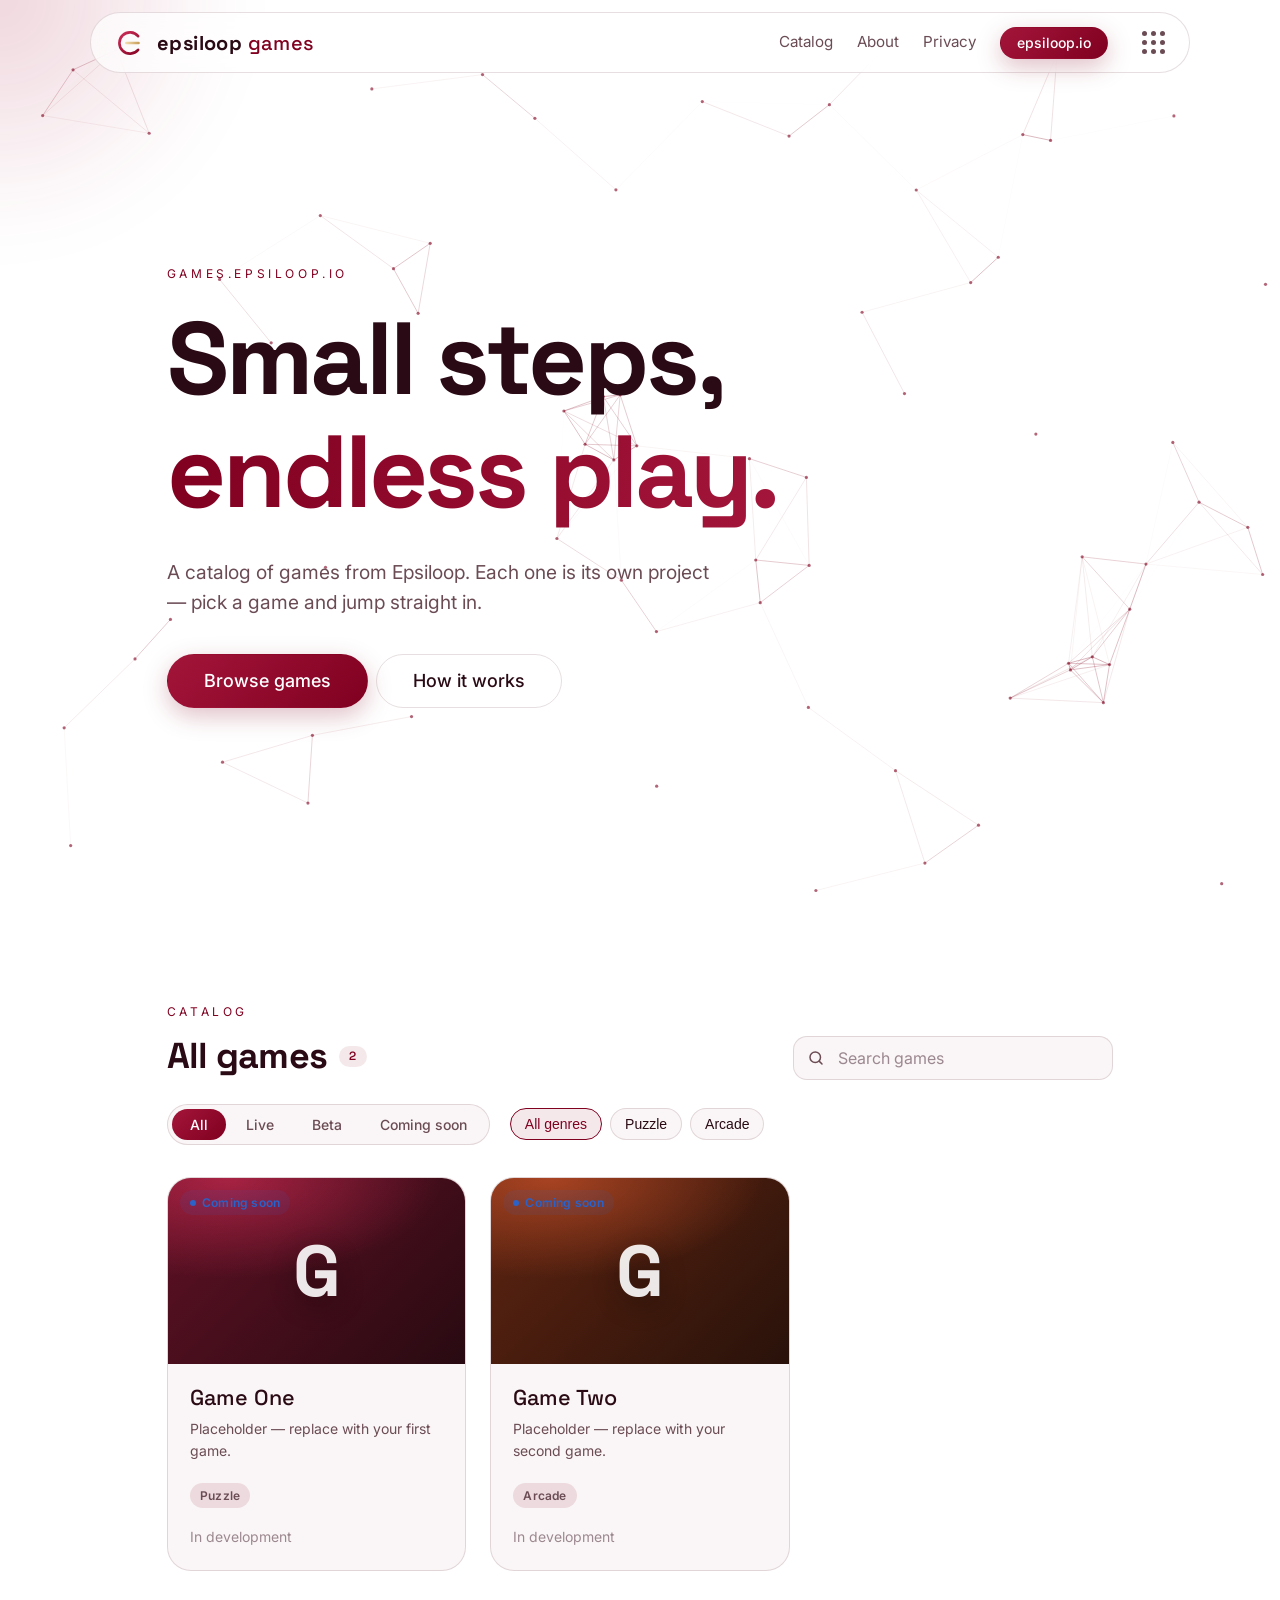
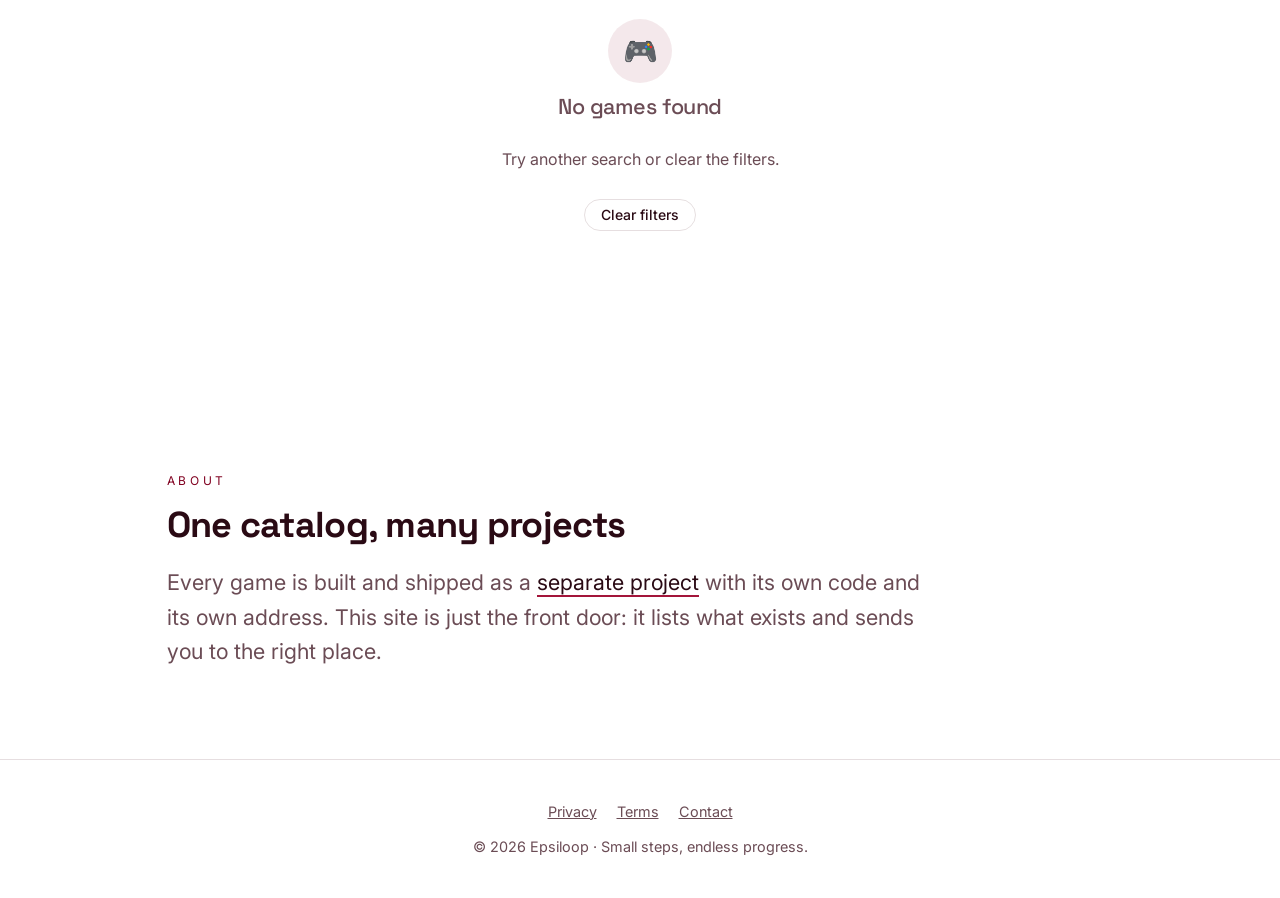
==== index.html @ fafcaccb "add privacy page" ====
<!doctype html>
<html lang="en">
<head>
<meta charset="utf-8">
<meta name="viewport" content="width=device-width,initial-scale=1">
<title>Epsiloop Games — Small steps, endless play</title>
<meta name="description" content="The Epsiloop games catalog. Every game is its own project — pick one and play.">
<meta name="theme-color" content="#800020">
<link rel="icon" href="favicon.svg" type="image/svg+xml">
<link rel="apple-touch-icon" href="png/epsiloop-180.png">
<link rel="stylesheet" href="css/tokens.css">
<link rel="stylesheet" href="css/components.css">
<link rel="stylesheet" href="style.css">
</head>
<body class="ep">
<canvas id="bg" aria-hidden="true"></canvas>
<div class="glow" aria-hidden="true"></div>

<header class="ep-nav ep-glass site-nav">
  <a class="ep-brand" href="#top"><img src="logo.svg" alt="" width="34" height="34"><span>epsiloop <b>games</b></span></a>
  <nav class="ep-nav__links">
    <a href="#catalog">Catalog</a>
    <a href="#about">About</a>
    <a href="privacy.html">Privacy</a>
    <a href="https://epsiloop.io" class="ep-btn ep-btn--sm">epsiloop.io</a>
    <div class="apps">
      <button class="apps-btn" aria-label="Our projects" aria-haspopup="true" aria-expanded="false"><i></i><i></i><i></i><i></i><i></i><i></i><i></i><i></i><i></i></button>
      <div class="apps-menu" role="menu">
        <a href="https://motiveaction.epsiloop.io" role="menuitem"><img src="apps/motiveaction.png" alt="" width="56" height="56">Motiveaction</a>
        <a href="https://biovault.epsiloop.io" role="menuitem"><img src="apps/biovault.png" alt="" width="56" height="56">EpsiVault</a>
        <a href="https://fraym.epsiloop.io" role="menuitem"><img src="apps/fraym.png" alt="" width="56" height="56">Fraym</a>
      </div>
    </div>
  </nav>
</header>

<main id="top">
  <section class="hero">
    <p class="ep-eyebrow reveal">games.epsiloop.io</p>
    <h1 class="ep-display reveal">Small steps,<br><span class="ep-gradient-text">endless play.</span></h1>
    <p class="ep-body-lg lead reveal">A catalog of games from Epsiloop. Each one is its own project — pick a game and jump straight in.</p>
    <div class="ep-btn-group reveal">
      <a href="#catalog" class="ep-btn ep-btn--lg">Browse games</a>
      <a href="#about" class="ep-btn ep-btn--lg ep-btn--ghost">How it works</a>
    </div>
  </section>

  <section id="catalog" class="section">
    <div class="section-head reveal">
      <div>
        <p class="ep-eyebrow">Catalog</p>
        <h2 class="ep-h2">All games <span class="ep-badge ep-badge--brand" id="count">0</span></h2>
      </div>
      <div class="ep-input-group search">
        <span class="ep-input-icon" aria-hidden="true">
          <svg width="18" height="18" viewBox="0 0 24 24" fill="none" stroke="currentColor" stroke-width="2" stroke-linecap="round"><circle cx="11" cy="11" r="7"/><path d="m20 20-3.5-3.5"/></svg>
        </span>
        <input class="ep-input" id="q" type="search" placeholder="Search games" aria-label="Search games" autocomplete="off">
      </div>
    </div>

    <div class="filters reveal">
      <div class="ep-segmented" id="status" role="group" aria-label="Filter by status">
        <button type="button" data-status="all" aria-pressed="true">All</button>
        <button type="button" data-status="live" aria-pressed="false">Live</button>
        <button type="button" data-status="beta" aria-pressed="false">Beta</button>
        <button type="button" data-status="soon" aria-pressed="false">Coming soon</button>
      </div>
      <div class="chips" id="genres" role="group" aria-label="Filter by genre"></div>
    </div>

    <div class="games" id="games" aria-live="polite"></div>

    <div class="ep-empty" id="empty" hidden>
      <div class="ep-empty__icon" aria-hidden="true">🎮</div>
      <h3 class="ep-h4">No games found</h3>
      <p class="ep-muted">Try another search or clear the filters.</p>
      <button type="button" class="ep-btn ep-btn--ghost ep-btn--sm" id="reset">Clear filters</button>
    </div>
  </section>

  <section id="about" class="section">
    <p class="ep-eyebrow reveal">About</p>
    <h2 class="ep-h2 reveal">One catalog, many projects</h2>
    <p class="about reveal">Every game is built and shipped as a <span class="ep-emph">separate project</span> with its own code and its own address. This site is just the front door: it lists what exists and sends you to the right place.</p>
  </section>
</main>

<footer>
  <div class="footer-links"><a href="privacy.html">Privacy</a><a href="terms.html">Terms</a><a href="mailto:info@epsiloop.io">Contact</a></div>
  © <span id="y"></span> Epsiloop · Small steps, endless progress.
</footer>

<script src="games-data.js"></script>
<script src="script.js"></script>
</body>
</html>
---- css/tokens.css ----
/* =========================================================
   Epsiloop Design System — Tokens
   Source of truth: colours extracted from main/style.css
   Layers: primitives -> semantic -> component
   ========================================================= */
@import url("https://fonts.googleapis.com/css2?family=Space+Grotesk:wght@400;500;700&family=Inter:wght@400;500;600&family=JetBrains+Mono:wght@400;500&display=swap");

:root {
  /* ---------- Primitives: brand ---------- */
  --ep-burgundy-950: #1a030a;
  --ep-burgundy-900: #3d0010;
  --ep-burgundy-800: #5c0018;
  --ep-burgundy-700: #800020;   /* --burg  */
  --ep-burgundy-600: #a3153a;   /* --burg-2 */
  --ep-pink-500: #ff5a7a;       /* --pink  */
  --ep-pink-300: #ffb3c1;
  --ep-pink-100: #ffe3e9;

  /* ---------- Primitives: neutrals (warm, burgundy-tinted) ---------- */
  --ep-ink-950: #0d0508;        /* --bg */
  --ep-ink-900: #140810;
  --ep-ink-800: #1d0d14;
  --ep-ink-700: #2a1820;
  --ep-ink-500: #6b565d;
  --ep-ink-300: #b7a3a9;        /* --mute */
  --ep-ink-100: #f6eef0;        /* --text */
  --ep-white: #ffffff;

  /* ---------- Primitives: status ---------- */
  --ep-green-500: #3ddc97;
  --ep-amber-500: #ffb454;
  --ep-red-500: #f2545b;
  --ep-blue-500: #6aa6ff;

  /* ---------- Typography ---------- */
  --ep-font-display: "Space Grotesk", system-ui, sans-serif;
  --ep-font-body: Inter, system-ui, -apple-system, "Segoe UI", sans-serif;
  --ep-font-mono: "JetBrains Mono", ui-monospace, "SF Mono", Menlo, monospace;

  --ep-text-xs: .75rem;   --ep-text-sm: .875rem;  --ep-text-md: 1rem;
  --ep-text-lg: 1.125rem; --ep-text-xl: 1.35rem;  --ep-text-2xl: 1.75rem;
  --ep-text-3xl: 2.25rem; --ep-text-4xl: 3rem;    --ep-text-5xl: clamp(2.8rem, 8vw, 6.5rem);
  --ep-weight-regular: 400; --ep-weight-medium: 500; --ep-weight-semibold: 600; --ep-weight-bold: 700;
  --ep-leading-tight: 1.1; --ep-leading-snug: 1.3; --ep-leading-normal: 1.6;
  --ep-tracking-tight: -.03em; --ep-tracking-wide: .08em; --ep-tracking-eyebrow: .3em;

  /* ---------- Spacing (4px base) ---------- */
  --ep-space-0: 0;    --ep-space-1: 4px;  --ep-space-2: 8px;   --ep-space-3: 12px;
  --ep-space-4: 16px; --ep-space-5: 20px; --ep-space-6: 24px;  --ep-space-8: 32px;
  --ep-space-10: 40px; --ep-space-12: 48px; --ep-space-16: 64px; --ep-space-24: 96px;

  /* ---------- Radius ---------- */
  --ep-radius-xs: 6px;  --ep-radius-sm: 10px; --ep-radius-md: 14px;
  --ep-radius-lg: 20px; --ep-radius-xl: 24px; --ep-radius-pill: 999px;

  /* ---------- Motion ---------- */
  --ep-ease: cubic-bezier(.2, .7, .2, 1);
  --ep-dur-fast: 120ms; --ep-dur: 200ms; --ep-dur-slow: 400ms;

  /* ---------- Layout ---------- */
  --ep-bp-sm: 600px; --ep-bp-md: 900px; --ep-bp-lg: 1200px;
  --ep-container: 1100px;
  --ep-touch-target: 44px;   /* min tap size on mobile */

  /* ---------- Z-index ---------- */
  --ep-z-nav: 10; --ep-z-dropdown: 20; --ep-z-modal: 40; --ep-z-toast: 50; --ep-z-tooltip: 60;

  /* =======================================================
     Semantic tokens — DARK (default, matches website)
     ======================================================= */
  color-scheme: dark;
  --ep-bg: var(--ep-ink-950);
  --ep-bg-raised: var(--ep-ink-900);
  --ep-bg-overlay: rgba(20, 8, 12, .96);
  --ep-surface: rgba(255, 255, 255, .04);       /* --card */
  --ep-surface-hover: rgba(255, 255, 255, .07);
  --ep-surface-active: rgba(255, 255, 255, .1);
  --ep-border: rgba(255, 255, 255, .1);         /* --line */
  --ep-border-strong: rgba(255, 255, 255, .22);

  --ep-text: var(--ep-ink-100);
  --ep-text-muted: var(--ep-ink-300);
  --ep-text-faint: var(--ep-ink-500);
  --ep-text-on-brand: #fff;

  --ep-brand: var(--ep-burgundy-700);
  --ep-brand-strong: var(--ep-burgundy-600);
  --ep-accent: var(--ep-pink-500);
  --ep-accent-soft: rgba(255, 90, 122, .14);
  --ep-link: var(--ep-pink-500);
  --ep-focus: var(--ep-pink-500);

  --ep-success: var(--ep-green-500); --ep-success-soft: rgba(61, 220, 151, .14);
  --ep-warning: var(--ep-amber-500); --ep-warning-soft: rgba(255, 180, 84, .14);
  --ep-danger:  var(--ep-red-500);   --ep-danger-soft:  rgba(242, 84, 91, .16);
  --ep-info:    var(--ep-blue-500);  --ep-info-soft:    rgba(106, 166, 255, .14);

  --ep-gradient-brand: linear-gradient(135deg, var(--ep-burgundy-600), var(--ep-burgundy-700));
  --ep-gradient-text: linear-gradient(100deg, var(--ep-pink-500), var(--ep-burgundy-600) 50%, var(--ep-pink-300));
  --ep-glow: radial-gradient(circle, rgba(128, 0, 32, .55), transparent 65%);

  --ep-shadow-sm: 0 2px 8px rgba(0, 0, 0, .35);
  --ep-shadow-md: 0 8px 30px rgba(128, 0, 32, .45);          /* button */
  --ep-shadow-md-hover: 0 12px 40px rgba(163, 21, 58, .65);
  --ep-shadow-lg: 0 20px 60px rgba(0, 0, 0, .6);             /* menus, modals */
  --ep-scrim: rgba(5, 1, 3, .7);
  --ep-glass-bg: rgba(13, 5, 8, .55);
  --ep-inverse-bg: var(--ep-ink-100);
  --ep-inverse-text: var(--ep-ink-950);
}

/* =======================================================
   WHITE (light) theme — <html data-theme="light">, or automatic from the OS
   when no data-theme is set. Force dark with data-theme="dark".
   ======================================================= */
:root[data-theme="light"] {
  color-scheme: light;
  --ep-bg: #ffffff;
  --ep-bg-raised: #fbf7f8;
  --ep-bg-overlay: rgba(255, 255, 255, .97);
  --ep-surface: rgba(128, 0, 32, .04);
  --ep-surface-hover: rgba(128, 0, 32, .07);
  --ep-surface-active: rgba(128, 0, 32, .11);
  --ep-border: rgba(61, 0, 16, .13);
  --ep-border-strong: rgba(61, 0, 16, .32);

  --ep-text: #2a0a14;
  --ep-text-muted: #6b4c55;
  --ep-text-faint: #9c8890;

  --ep-accent: var(--ep-burgundy-700);
  --ep-accent-soft: rgba(128, 0, 32, .09);
  --ep-link: var(--ep-burgundy-600);
  --ep-focus: var(--ep-burgundy-600);

  --ep-success: #12805a; --ep-success-soft: rgba(18, 128, 90, .11);
  --ep-warning: #a35f00; --ep-warning-soft: rgba(163, 95, 0, .12);
  --ep-danger:  #c0262d; --ep-danger-soft:  rgba(192, 38, 45, .1);
  --ep-info:    #2a62c9; --ep-info-soft:    rgba(42, 98, 201, .1);

  --ep-gradient-text: linear-gradient(100deg, var(--ep-burgundy-700), var(--ep-burgundy-600) 50%, #d4476a);
  --ep-shadow-sm: 0 2px 8px rgba(61, 0, 16, .1);
  --ep-shadow-lg: 0 20px 60px rgba(61, 0, 16, .22);
  --ep-glass-bg: rgba(255, 255, 255, .7);
  --ep-inverse-bg: #2a0a14;
  --ep-inverse-text: #ffffff;
  --ep-shadow-md: 0 8px 24px rgba(128, 0, 32, .25);
  --ep-shadow-md-hover: 0 12px 32px rgba(163, 21, 58, .35);
  --ep-glow: radial-gradient(circle, rgba(163, 21, 58, .18), transparent 65%);
  --ep-scrim: rgba(40, 5, 15, .45);
}

@media (prefers-color-scheme: light) {
  :root:not([data-theme="dark"]) {
    color-scheme: light;
    --ep-bg: #ffffff;
    --ep-bg-raised: #fbf7f8;
    --ep-bg-overlay: rgba(255, 255, 255, .97);
    --ep-surface: rgba(128, 0, 32, .04);
    --ep-surface-hover: rgba(128, 0, 32, .07);
    --ep-surface-active: rgba(128, 0, 32, .11);
    --ep-border: rgba(61, 0, 16, .13);
    --ep-border-strong: rgba(61, 0, 16, .32);

    --ep-text: #2a0a14;
    --ep-text-muted: #6b4c55;
    --ep-text-faint: #9c8890;

    --ep-accent: var(--ep-burgundy-700);
    --ep-accent-soft: rgba(128, 0, 32, .09);
    --ep-link: var(--ep-burgundy-600);
    --ep-focus: var(--ep-burgundy-600);

    --ep-success: #12805a; --ep-success-soft: rgba(18, 128, 90, .11);
    --ep-warning: #a35f00; --ep-warning-soft: rgba(163, 95, 0, .12);
    --ep-danger:  #c0262d; --ep-danger-soft:  rgba(192, 38, 45, .1);
    --ep-info:    #2a62c9; --ep-info-soft:    rgba(42, 98, 201, .1);

    --ep-gradient-text: linear-gradient(100deg, var(--ep-burgundy-700), var(--ep-burgundy-600) 50%, #d4476a);
    --ep-shadow-sm: 0 2px 8px rgba(61, 0, 16, .1);
    --ep-shadow-lg: 0 20px 60px rgba(61, 0, 16, .22);
    --ep-glass-bg: rgba(255, 255, 255, .7);
    --ep-inverse-bg: #2a0a14;
    --ep-inverse-text: #ffffff;
    --ep-shadow-md: 0 8px 24px rgba(128, 0, 32, .25);
    --ep-shadow-md-hover: 0 12px 32px rgba(163, 21, 58, .35);
    --ep-glow: radial-gradient(circle, rgba(163, 21, 58, .18), transparent 65%);
    --ep-scrim: rgba(40, 5, 15, .45);
  }
}
---- css/components.css ----
/* =========================================================
   Epsiloop Design System — Components  (requires tokens.css)
   Naming: .ep-<component>[__part][--modifier]
   ========================================================= */
*, *::before, *::after { box-sizing: border-box; }
.ep-base, body.ep { margin: 0; background: var(--ep-bg); color: var(--ep-text); font: 400 var(--ep-text-md)/var(--ep-leading-normal) var(--ep-font-body); -webkit-font-smoothing: antialiased; }
:where(.ep) :focus-visible { outline: 2px solid var(--ep-focus); outline-offset: 2px; }

/* ---------- Typography ---------- */
.ep-display, .ep-h1, .ep-h2, .ep-h3, .ep-h4 { font-family: var(--ep-font-display); margin: 0; letter-spacing: -.02em; line-height: var(--ep-leading-snug); }
.ep-display { font-size: var(--ep-text-5xl); font-weight: 700; line-height: var(--ep-leading-tight); letter-spacing: var(--ep-tracking-tight); }
.ep-h1 { font-size: var(--ep-text-4xl); font-weight: 700; }
.ep-h2 { font-size: var(--ep-text-3xl); font-weight: 700; }
.ep-h3 { font-size: var(--ep-text-2xl); font-weight: 500; }
.ep-h4 { font-size: var(--ep-text-xl); font-weight: 500; }
.ep-body-lg { font-size: var(--ep-text-lg); color: var(--ep-text-muted); }
.ep-body { font-size: var(--ep-text-md); }
.ep-small { font-size: var(--ep-text-sm); color: var(--ep-text-muted); }
.ep-caption { font-size: var(--ep-text-xs); color: var(--ep-text-faint); letter-spacing: var(--ep-tracking-wide); }
.ep-eyebrow { font-size: var(--ep-text-xs); letter-spacing: var(--ep-tracking-eyebrow); text-transform: uppercase; color: var(--ep-accent); }
.ep-muted { color: var(--ep-text-muted); }
.ep-gradient-text { background: var(--ep-gradient-text); background-size: 200% auto; -webkit-background-clip: text; background-clip: text; color: transparent; animation: ep-shine 6s linear infinite; }
.ep-link { color: var(--ep-link); text-decoration: none; border-bottom: 1px solid transparent; transition: border-color var(--ep-dur); }
.ep-link:hover { border-bottom-color: currentColor; }
.ep-code { font-family: var(--ep-font-mono); font-size: .875em; padding: 2px 6px; border-radius: var(--ep-radius-xs); background: var(--ep-surface-active); }
.ep-kbd { font-family: var(--ep-font-mono); font-size: var(--ep-text-xs); padding: 2px 7px; border-radius: 6px; border: 1px solid var(--ep-border-strong); border-bottom-width: 2px; background: var(--ep-surface); }
.ep-emph { border-bottom: 2px solid var(--ep-brand-strong); }
@keyframes ep-shine { to { background-position: 200% center; } }

/* ---------- Button ---------- */
.ep-btn { --h: 44px; display: inline-flex; align-items: center; justify-content: center; gap: var(--ep-space-2); height: var(--h); padding: 0 28px; border: 1px solid transparent; border-radius: var(--ep-radius-pill); font: 500 var(--ep-text-md)/1 var(--ep-font-body); color: var(--ep-text-on-brand); background: var(--ep-gradient-brand); box-shadow: var(--ep-shadow-md); cursor: pointer; text-decoration: none; white-space: nowrap; transition: transform var(--ep-dur), box-shadow var(--ep-dur), background var(--ep-dur), border-color var(--ep-dur), opacity var(--ep-dur); }
.ep-btn:hover { transform: translateY(-2px); box-shadow: var(--ep-shadow-md-hover); }
.ep-btn:active { transform: translateY(0); }
.ep-btn--secondary { background: var(--ep-surface-active); box-shadow: none; color: var(--ep-text); }
.ep-btn--secondary:hover { background: var(--ep-surface-hover); box-shadow: none; }
.ep-btn--ghost { background: transparent; border-color: var(--ep-border); box-shadow: none; color: var(--ep-text); }
.ep-btn--ghost:hover { border-color: var(--ep-accent); box-shadow: none; }
.ep-btn--text { background: transparent; box-shadow: none; color: var(--ep-accent); padding: 0 12px; }
.ep-btn--text:hover { background: var(--ep-accent-soft); box-shadow: none; transform: none; }
.ep-btn--danger { background: var(--ep-danger); box-shadow: 0 8px 24px var(--ep-danger-soft); color: #fff; }
.ep-btn--sm { --h: 32px; padding: 0 16px; font-size: var(--ep-text-sm); }
.ep-btn--lg { --h: 54px; padding: 0 36px; font-size: var(--ep-text-lg); }
.ep-btn--block { display: flex; width: 100%; }
.ep-btn--icon { width: var(--h); padding: 0; }
.ep-btn[disabled], .ep-btn[aria-disabled="true"] { opacity: .45; pointer-events: none; box-shadow: none; }
.ep-btn[aria-busy="true"] { pointer-events: none; color: transparent; position: relative; }
.ep-btn[aria-busy="true"]::after { content: ""; position: absolute; width: 18px; height: 18px; border-radius: 50%; border: 2px solid rgba(255,255,255,.35); border-top-color: #fff; animation: ep-spin .7s linear infinite; }
.ep-btn-group { display: inline-flex; gap: var(--ep-space-2); flex-wrap: wrap; }
.ep-fab { position: fixed; right: 20px; bottom: 20px; width: 56px; height: 56px; border-radius: 50%; display: grid; place-items: center; border: 0; color: #fff; background: var(--ep-gradient-brand); box-shadow: var(--ep-shadow-md); cursor: pointer; font-size: 24px; }
@keyframes ep-spin { to { transform: rotate(360deg); } }

/* ---------- Form controls ---------- */
.ep-field { display: grid; gap: 6px; }
.ep-label { font-size: var(--ep-text-sm); font-weight: 500; }
.ep-hint { font-size: var(--ep-text-xs); color: var(--ep-text-muted); }
.ep-error-text { font-size: var(--ep-text-xs); color: var(--ep-danger); }
.ep-input, .ep-select, .ep-textarea { width: 100%; height: 44px; padding: 0 16px; border-radius: var(--ep-radius-md); border: 1px solid var(--ep-border); background: var(--ep-surface); color: var(--ep-text); font: inherit; font-size: var(--ep-text-md); transition: border-color var(--ep-dur), box-shadow var(--ep-dur), background var(--ep-dur); }
.ep-textarea { height: auto; min-height: 96px; padding: 12px 16px; resize: vertical; }
.ep-select { appearance: none; padding-right: 40px; background-image: url("data:image/svg+xml,%3Csvg xmlns='http://www.w3.org/2000/svg' width='12' height='8' fill='none' stroke='%23958088' stroke-width='2' stroke-linecap='round'%3E%3Cpath d='M1 1l5 5 5-5'/%3E%3C/svg%3E"); background-repeat: no-repeat; background-position: right 16px center; }
.ep-input::placeholder, .ep-textarea::placeholder { color: var(--ep-text-faint); }
.ep-input:hover, .ep-select:hover, .ep-textarea:hover { border-color: var(--ep-border-strong); }
.ep-input:focus, .ep-select:focus, .ep-textarea:focus { outline: none; border-color: var(--ep-accent); box-shadow: 0 0 0 3px var(--ep-accent-soft); }
.ep-input[aria-invalid="true"] { border-color: var(--ep-danger); box-shadow: 0 0 0 3px var(--ep-danger-soft); }
.ep-input.is-success { border-color: var(--ep-success); }
.ep-input:disabled, .ep-select:disabled, .ep-textarea:disabled { opacity: .45; cursor: not-allowed; }
.ep-input-group { position: relative; display: flex; align-items: center; }
.ep-input-group > .ep-input { padding-left: 44px; }
.ep-input-group > .ep-input-icon { position: absolute; left: 14px; color: var(--ep-text-muted); pointer-events: none; display: grid; }
.ep-input-group > .ep-input-suffix { position: absolute; right: 8px; }
.ep-otp { display: flex; gap: var(--ep-space-2); }
.ep-otp input { width: 48px; height: 56px; text-align: center; font: 700 var(--ep-text-xl) var(--ep-font-display); border-radius: var(--ep-radius-md); border: 1px solid var(--ep-border); background: var(--ep-surface); color: var(--ep-text); }
.ep-otp input:focus { outline: none; border-color: var(--ep-accent); box-shadow: 0 0 0 3px var(--ep-accent-soft); }

/* checkbox / radio */
.ep-check, .ep-radio { display: inline-flex; align-items: center; gap: 10px; cursor: pointer; font-size: var(--ep-text-md); min-height: 28px; }
.ep-check input, .ep-radio input { appearance: none; margin: 0; width: 20px; height: 20px; flex: none; border: 1.5px solid var(--ep-border-strong); background: var(--ep-surface); display: grid; place-content: center; cursor: pointer; transition: all var(--ep-dur-fast); }
.ep-check input { border-radius: 6px; }
.ep-radio input { border-radius: 50%; }
.ep-check input:checked, .ep-radio input:checked { background: var(--ep-brand-strong); border-color: var(--ep-brand-strong); }
.ep-check input:checked::after { content: ""; width: 10px; height: 6px; border-left: 2px solid #fff; border-bottom: 2px solid #fff; transform: rotate(-45deg) translate(1px, -1px); }
.ep-check input:indeterminate { background: var(--ep-brand-strong); border-color: var(--ep-brand-strong); }
.ep-check input:indeterminate::after { content: ""; width: 10px; height: 2px; background: #fff; }
.ep-radio input:checked::after { content: ""; width: 8px; height: 8px; border-radius: 50%; background: #fff; }
.ep-check input:disabled, .ep-radio input:disabled { opacity: .4; cursor: not-allowed; }

/* switch */
.ep-switch { display: inline-flex; align-items: center; gap: 12px; cursor: pointer; }
.ep-switch input { appearance: none; margin: 0; width: 44px; height: 26px; border-radius: 999px; background: var(--ep-surface-active); border: 1px solid var(--ep-border); position: relative; cursor: pointer; transition: background var(--ep-dur); }
.ep-switch input::after { content: ""; position: absolute; top: 2px; left: 2px; width: 20px; height: 20px; border-radius: 50%; background: #fff; box-shadow: var(--ep-shadow-sm); transition: transform var(--ep-dur) var(--ep-ease); }
.ep-switch input:checked { background: var(--ep-gradient-brand); border-color: transparent; }
.ep-switch input:checked::after { transform: translateX(18px); }
.ep-switch input:disabled { opacity: .4; }

/* slider */
.ep-range { width: 100%; appearance: none; height: 6px; border-radius: 999px; background: linear-gradient(90deg, var(--ep-brand-strong) var(--v, 50%), var(--ep-surface-active) var(--v, 50%)); outline-offset: 6px; }
.ep-range::-webkit-slider-thumb { appearance: none; width: 20px; height: 20px; border-radius: 50%; background: #fff; border: 3px solid var(--ep-brand-strong); box-shadow: var(--ep-shadow-sm); cursor: grab; }
.ep-range::-moz-range-thumb { width: 14px; height: 14px; border-radius: 50%; background: #fff; border: 3px solid var(--ep-brand-strong); cursor: grab; }

/* file drop */
.ep-dropzone { display: grid; place-items: center; gap: 6px; text-align: center; padding: 32px; border: 1.5px dashed var(--ep-border-strong); border-radius: var(--ep-radius-lg); background: var(--ep-surface); color: var(--ep-text-muted); transition: all var(--ep-dur); cursor: pointer; }
.ep-dropzone:hover, .ep-dropzone.is-drag { border-color: var(--ep-accent); background: var(--ep-accent-soft); color: var(--ep-text); }

/* segmented */
.ep-segmented { display: inline-flex; padding: 4px; gap: 2px; border-radius: var(--ep-radius-pill); background: var(--ep-surface); border: 1px solid var(--ep-border); }
.ep-segmented button { border: 0; background: transparent; color: var(--ep-text-muted); padding: 7px 18px; border-radius: var(--ep-radius-pill); font: 500 var(--ep-text-sm) var(--ep-font-body); cursor: pointer; transition: all var(--ep-dur); }
.ep-segmented button[aria-pressed="true"], .ep-segmented button[aria-selected="true"] { background: var(--ep-gradient-brand); color: #fff; }

/* ---------- Badge / chip / tag / avatar ---------- */
.ep-badge { display: inline-flex; align-items: center; gap: 6px; padding: 3px 10px; border-radius: 999px; font-size: var(--ep-text-xs); font-weight: 600; letter-spacing: .02em; background: var(--ep-surface-active); color: var(--ep-text-muted); }
.ep-badge--brand { background: var(--ep-accent-soft); color: var(--ep-accent); }
.ep-badge--success { background: var(--ep-success-soft); color: var(--ep-success); }
.ep-badge--warning { background: var(--ep-warning-soft); color: var(--ep-warning); }
.ep-badge--danger { background: var(--ep-danger-soft); color: var(--ep-danger); }
.ep-badge--info { background: var(--ep-info-soft); color: var(--ep-info); }
.ep-badge--dot::before { content: ""; width: 6px; height: 6px; border-radius: 50%; background: currentColor; }
.ep-tag { font-size: var(--ep-text-xs); color: var(--ep-accent); letter-spacing: var(--ep-tracking-wide); }
.ep-chip { display: inline-flex; align-items: center; gap: 8px; height: 32px; padding: 0 14px; border-radius: 999px; border: 1px solid var(--ep-border); background: var(--ep-surface); color: var(--ep-text); font-size: var(--ep-text-sm); cursor: pointer; transition: all var(--ep-dur); }
.ep-chip:hover { border-color: var(--ep-accent); }
.ep-chip[aria-pressed="true"] { background: var(--ep-accent-soft); border-color: var(--ep-accent); color: var(--ep-accent); }
.ep-chip__x { border: 0; background: none; color: inherit; cursor: pointer; padding: 0; opacity: .7; }
.ep-counter { min-width: 20px; height: 20px; padding: 0 6px; border-radius: 10px; background: var(--ep-accent); color: var(--ep-text-on-brand); font-size: 11px; font-weight: 700; display: inline-grid; place-items: center; }
.ep-avatar { --s: 40px; width: var(--s); height: var(--s); border-radius: 50%; display: inline-grid; place-items: center; overflow: hidden; background: var(--ep-gradient-brand); color: #fff; font: 700 calc(var(--s) * .38) var(--ep-font-display); position: relative; flex: none; }
.ep-avatar img { width: 100%; height: 100%; object-fit: cover; }
.ep-avatar--sm { --s: 28px; } .ep-avatar--lg { --s: 56px; } .ep-avatar--xl { --s: 80px; }
.ep-avatar[data-status]::after { content: ""; position: absolute; right: 0; bottom: 0; width: 28%; height: 28%; border-radius: 50%; background: var(--ep-success); border: 2px solid var(--ep-bg); }
.ep-avatar[data-status="away"]::after { background: var(--ep-warning); } .ep-avatar[data-status="offline"]::after { background: var(--ep-text-faint); }
.ep-avatar-stack { display: inline-flex; } .ep-avatar-stack .ep-avatar { margin-left: -10px; border: 2px solid var(--ep-bg); } .ep-avatar-stack .ep-avatar:first-child { margin-left: 0; }

/* ---------- Card ---------- */
.ep-card { position: relative; padding: 28px; border-radius: var(--ep-radius-xl); border: 1px solid var(--ep-border); background: var(--ep-surface); backdrop-filter: blur(10px); color: var(--ep-text); overflow: hidden; transition: border-color .3s, transform .2s; }
.ep-card--interactive { cursor: pointer; text-decoration: none; display: block; }
.ep-card--interactive::before { content: ""; position: absolute; inset: 0; background: radial-gradient(300px circle at var(--mx, 50%) var(--my, 0%), rgba(255,90,122,.18), transparent 70%); opacity: 0; transition: opacity .3s; pointer-events: none; }
.ep-card--interactive:hover { border-color: var(--ep-brand-strong); transform: translateY(-2px); }
.ep-card--interactive:hover::before { opacity: 1; }
.ep-card--elevated { background: var(--ep-bg-raised); box-shadow: var(--ep-shadow-lg); }
.ep-card--compact { padding: 16px; border-radius: var(--ep-radius-lg); }
.ep-card__title { font: 500 var(--ep-text-xl)/1.3 var(--ep-font-display); margin: 8px 0; }
.ep-stat b { display: block; font: 700 3rem/1 var(--ep-font-display); color: var(--ep-accent); } .ep-stat small { color: var(--ep-text-muted); }
.ep-divider { height: 1px; border: 0; background: var(--ep-border); margin: var(--ep-space-4) 0; }
.ep-divider--label { display: flex; align-items: center; gap: 12px; color: var(--ep-text-faint); font-size: var(--ep-text-xs); height: auto; background: none; }
.ep-divider--label::before, .ep-divider--label::after { content: ""; flex: 1; height: 1px; background: var(--ep-border); }
.ep-glass { background: var(--ep-glass-bg); backdrop-filter: blur(14px); border: 1px solid var(--ep-border); }

/* ---------- Alerts / toast / banner ---------- */
.ep-alert { --c: var(--ep-info); --cs: var(--ep-info-soft); display: flex; gap: 12px; padding: 14px 16px; border-radius: var(--ep-radius-md); background: var(--cs); border: 1px solid color-mix(in srgb, var(--c) 40%, transparent); font-size: var(--ep-text-sm); }
.ep-alert__icon { color: var(--c); flex: none; font-weight: 700; }
.ep-alert__title { font-weight: 600; margin-bottom: 2px; }
.ep-alert--success { --c: var(--ep-success); --cs: var(--ep-success-soft); }
.ep-alert--warning { --c: var(--ep-warning); --cs: var(--ep-warning-soft); }
.ep-alert--danger { --c: var(--ep-danger); --cs: var(--ep-danger-soft); }
.ep-alert--brand { --c: var(--ep-accent); --cs: var(--ep-accent-soft); }
.ep-toast-region { position: fixed; right: 20px; bottom: 20px; display: grid; gap: 10px; z-index: var(--ep-z-toast); width: min(360px, calc(100vw - 40px)); }
.ep-toast { display: flex; align-items: center; gap: 12px; padding: 14px 16px; border-radius: var(--ep-radius-md); background: var(--ep-bg-overlay); border: 1px solid var(--ep-border); box-shadow: var(--ep-shadow-lg); backdrop-filter: blur(14px); animation: ep-toast-in var(--ep-dur-slow) var(--ep-ease); font-size: var(--ep-text-sm); }
.ep-toast__msg { flex: 1; }
@keyframes ep-toast-in { from { opacity: 0; transform: translateY(12px) scale(.97); } }
.ep-banner { padding: 10px 16px; text-align: center; font-size: var(--ep-text-sm); background: var(--ep-gradient-brand); color: #fff; }

/* ---------- Overlays: modal, drawer, sheet, popover, tooltip, menu ---------- */
.ep-scrim { position: fixed; inset: 0; background: var(--ep-scrim); backdrop-filter: blur(4px); z-index: var(--ep-z-modal); display: none; place-items: center; padding: 20px; }
.ep-scrim.is-open { display: grid; }
.ep-modal { width: min(480px, 100%); max-height: 90vh; overflow: auto; padding: 28px; border-radius: var(--ep-radius-xl); background: var(--ep-bg-overlay); border: 1px solid var(--ep-border); box-shadow: var(--ep-shadow-lg); animation: ep-pop var(--ep-dur-slow) var(--ep-ease); }
.ep-modal__head { display: flex; justify-content: space-between; align-items: start; margin-bottom: 12px; }
.ep-modal__foot { display: flex; justify-content: flex-end; gap: 10px; margin-top: 24px; }
@keyframes ep-pop { from { opacity: 0; transform: translateY(16px) scale(.97); } }
.ep-drawer { position: fixed; top: 0; right: 0; bottom: 0; width: min(380px, 92vw); background: var(--ep-bg-overlay); border-left: 1px solid var(--ep-border); box-shadow: var(--ep-shadow-lg); padding: 24px; transform: translateX(105%); transition: transform var(--ep-dur-slow) var(--ep-ease); z-index: calc(var(--ep-z-modal) + 1); overflow: auto; }
.ep-drawer.is-open { transform: none; }
.ep-sheet { position: fixed; left: 0; right: 0; bottom: 0; max-height: 85vh; padding: 12px 20px 28px; border-radius: 28px 28px 0 0; background: var(--ep-bg-overlay); border-top: 1px solid var(--ep-border); box-shadow: var(--ep-shadow-lg); transform: translateY(105%); transition: transform var(--ep-dur-slow) var(--ep-ease); z-index: calc(var(--ep-z-modal) + 1); }
.ep-sheet.is-open { transform: none; }
.ep-sheet__grab { width: 40px; height: 4px; border-radius: 2px; background: var(--ep-border-strong); margin: 0 auto 16px; }
.ep-pop { position: relative; display: inline-block; }
.ep-menu { position: absolute; top: calc(100% + 10px); right: 0; min-width: 220px; padding: 8px; border-radius: var(--ep-radius-lg); background: var(--ep-bg-overlay); border: 1px solid var(--ep-border); box-shadow: var(--ep-shadow-lg); backdrop-filter: blur(14px); z-index: var(--ep-z-dropdown); display: none; }
.ep-menu.is-open { display: block; }
.ep-menu__item { display: flex; align-items: center; gap: 10px; width: 100%; padding: 10px 12px; border: 0; border-radius: 10px; background: none; color: var(--ep-text); font: inherit; font-size: var(--ep-text-sm); text-align: left; cursor: pointer; text-decoration: none; }
.ep-menu__item:hover { background: var(--ep-surface-hover); }
.ep-menu__item--danger { color: var(--ep-danger); }
.ep-menu__item kbd { margin-left: auto; }
.ep-menu hr { border: 0; height: 1px; background: var(--ep-border); margin: 6px 0; }
[data-tip] { position: relative; }
[data-tip]::after { content: attr(data-tip); position: absolute; bottom: calc(100% + 8px); left: 50%; transform: translate(-50%, 4px); padding: 6px 10px; border-radius: 8px; background: var(--ep-inverse-bg); color: var(--ep-inverse-text); font-size: var(--ep-text-xs); font-weight: 500; white-space: nowrap; opacity: 0; pointer-events: none; transition: all var(--ep-dur); z-index: var(--ep-z-tooltip); }
[data-tip]:hover::after, [data-tip]:focus-visible::after { opacity: 1; transform: translate(-50%, 0); }
.ep-cmdk { width: min(560px, 100%); border-radius: var(--ep-radius-xl); background: var(--ep-bg-overlay); border: 1px solid var(--ep-border); box-shadow: var(--ep-shadow-lg); overflow: hidden; }
.ep-cmdk__input { width: 100%; padding: 18px 20px; border: 0; border-bottom: 1px solid var(--ep-border); background: none; color: var(--ep-text); font: inherit; font-size: var(--ep-text-lg); outline: none; }
.ep-cmdk__list { padding: 8px; max-height: 280px; overflow: auto; }

/* ---------- Navigation ---------- */
.ep-nav { display: flex; justify-content: space-between; align-items: center; padding: 14px 24px; backdrop-filter: blur(14px); background: var(--ep-glass-bg); border-bottom: 1px solid var(--ep-border); }
.ep-brand { display: flex; align-items: center; gap: 10px; font: 700 1.25rem var(--ep-font-display); letter-spacing: .02em; color: var(--ep-text); text-decoration: none; }
.ep-brand__mark { width: 28px; height: 28px; border-radius: 50%; background: var(--ep-gradient-brand); box-shadow: 0 0 20px rgba(163,21,58,.6); }
.ep-nav__links { display: flex; align-items: center; gap: 24px; }
.ep-nav__links a:not(.ep-btn) { color: var(--ep-text-muted); text-decoration: none; font-size: .95rem; transition: color var(--ep-dur); }
.ep-nav__links a:not(.ep-btn):hover, .ep-nav__links a[aria-current="page"] { color: var(--ep-text); }
.ep-tabs { display: flex; gap: 4px; border-bottom: 1px solid var(--ep-border); overflow-x: auto; }
.ep-tab { padding: 12px 16px; border: 0; background: none; color: var(--ep-text-muted); font: 500 var(--ep-text-sm) var(--ep-font-body); cursor: pointer; position: relative; white-space: nowrap; }
.ep-tab:hover { color: var(--ep-text); }
.ep-tab[aria-selected="true"] { color: var(--ep-accent); }
.ep-tab[aria-selected="true"]::after { content: ""; position: absolute; left: 12px; right: 12px; bottom: -1px; height: 2px; border-radius: 2px; background: var(--ep-accent); }
.ep-breadcrumb { display: flex; gap: 8px; font-size: var(--ep-text-sm); color: var(--ep-text-muted); list-style: none; padding: 0; margin: 0; flex-wrap: wrap; }
.ep-breadcrumb li + li::before { content: "/"; margin-right: 8px; color: var(--ep-text-faint); }
.ep-breadcrumb a { color: inherit; text-decoration: none; } .ep-breadcrumb a:hover { color: var(--ep-text); } .ep-breadcrumb [aria-current] { color: var(--ep-text); }
.ep-pagination { display: inline-flex; gap: 4px; }
.ep-page { min-width: 36px; height: 36px; padding: 0 10px; border-radius: 10px; border: 1px solid transparent; background: none; color: var(--ep-text-muted); font: inherit; font-size: var(--ep-text-sm); cursor: pointer; }
.ep-page:hover { background: var(--ep-surface-hover); }
.ep-page[aria-current="page"] { background: var(--ep-accent-soft); color: var(--ep-accent); border-color: var(--ep-accent); }
.ep-sidebar { width: 260px; padding: 16px; display: flex; flex-direction: column; gap: 4px; border-right: 1px solid var(--ep-border); background: var(--ep-bg-raised); }
.ep-sidebar__label { padding: 14px 12px 6px; font-size: var(--ep-text-xs); letter-spacing: var(--ep-tracking-wide); text-transform: uppercase; color: var(--ep-text-faint); }
.ep-sidebar a, .ep-navitem { display: flex; align-items: center; gap: 12px; padding: 10px 12px; border-radius: 12px; color: var(--ep-text-muted); text-decoration: none; font-size: var(--ep-text-sm); font-weight: 500; transition: all var(--ep-dur-fast); }
.ep-sidebar a:hover, .ep-navitem:hover { background: var(--ep-surface-hover); color: var(--ep-text); }
.ep-sidebar a[aria-current="page"], .ep-navitem[aria-current="page"] { background: var(--ep-accent-soft); color: var(--ep-accent); }
.ep-stepper { display: flex; align-items: center; list-style: none; padding: 0; margin: 0; }
.ep-step { display: flex; align-items: center; gap: 10px; font-size: var(--ep-text-sm); color: var(--ep-text-muted); flex: 1; }
.ep-step:last-child { flex: none; }
.ep-step__dot { width: 28px; height: 28px; border-radius: 50%; display: grid; place-items: center; border: 1.5px solid var(--ep-border-strong); font-weight: 600; font-size: var(--ep-text-xs); flex: none; }
.ep-step::after { content: ""; flex: 1; height: 2px; background: var(--ep-border); margin: 0 8px; }
.ep-step:last-child::after { display: none; }
.ep-step.is-done .ep-step__dot { background: var(--ep-brand-strong); border-color: var(--ep-brand-strong); color: #fff; }
.ep-step.is-done::after { background: var(--ep-brand-strong); }
.ep-step.is-active { color: var(--ep-text); } .ep-step.is-active .ep-step__dot { border-color: var(--ep-accent); color: var(--ep-accent); box-shadow: 0 0 0 4px var(--ep-accent-soft); }

/* ---------- Mobile patterns ---------- */
.ep-appbar { display: flex; align-items: center; gap: 12px; height: 56px; padding: 0 12px; background: var(--ep-bg-raised); border-bottom: 1px solid var(--ep-border); }
.ep-appbar__title { flex: 1; font: 500 var(--ep-text-lg) var(--ep-font-display); text-align: center; }
/* Floating circular nav (mobile) — same language as the website's round apps menu */
.ep-tabbar { display: flex; justify-content: space-between; align-items: center; gap: 10px; width: auto; margin: 0 16px calc(16px + env(safe-area-inset-bottom)); padding: 6px; border-radius: 999px; background: var(--ep-bg-overlay); border: 1px solid var(--ep-border); box-shadow: var(--ep-shadow-lg); backdrop-filter: blur(14px); }
.ep-tabbar a { position: relative; display: grid; place-items: center; width: 48px; height: 48px; border-radius: 50%; color: var(--ep-text-muted); text-decoration: none; font-size: 20px; transition: background var(--ep-dur), color var(--ep-dur), transform var(--ep-dur); }
.ep-tabbar a small { position: absolute; width: 1px; height: 1px; overflow: hidden; clip: rect(0 0 0 0); }
.ep-tabbar a:hover { background: var(--ep-surface-hover); color: var(--ep-text); }
.ep-tabbar a[aria-current="page"] { background: var(--ep-gradient-brand); color: #fff; box-shadow: var(--ep-shadow-md); transform: translateY(-2px); }
.ep-tabbar__badge { position: absolute; top: 4px; right: 4px; width: 10px; height: 10px; border-radius: 50%; background: var(--ep-accent); border: 2px solid var(--ep-bg-overlay); }

/* Circular apps button (3x3 dots) + round-icon menu — matches website */
.ep-apps { position: relative; display: inline-block; }
.ep-apps-btn { display: grid; grid-template-columns: repeat(3, 5px); gap: 4px; padding: 14px; border-radius: 50%; border: 0; background: transparent; cursor: pointer; transition: background var(--ep-dur); }
.ep-apps-btn:hover, .ep-apps-btn[aria-expanded="true"] { background: var(--ep-surface-active); }
.ep-apps-btn i { width: 5px; height: 5px; border-radius: 50%; background: var(--ep-text-muted); }
.ep-apps-menu { position: absolute; right: 0; top: calc(100% + 10px); width: 280px; padding: 16px; border-radius: 20px; border: 1px solid var(--ep-border); background: var(--ep-bg-overlay); backdrop-filter: blur(14px); box-shadow: var(--ep-shadow-lg); display: none; grid-template-columns: repeat(2, 1fr); gap: 6px; z-index: var(--ep-z-dropdown); }
.ep-apps-menu.is-open { display: grid; }
.ep-apps-menu a { display: flex; flex-direction: column; align-items: center; gap: 8px; padding: 14px 8px; border-radius: 14px; color: var(--ep-text); text-decoration: none; font-size: .9rem; transition: background var(--ep-dur); }
.ep-apps-menu a:hover { background: var(--ep-surface-hover); }
.ep-apps-menu .ep-avatar { --s: 56px; }
.ep-device { width: 320px; border-radius: 36px; border: 8px solid var(--ep-border-strong); background: var(--ep-bg); overflow: hidden; display: flex; flex-direction: column; box-shadow: var(--ep-shadow-lg); }
.ep-window { border-radius: 14px; border: 1px solid var(--ep-border-strong); overflow: hidden; background: var(--ep-bg); box-shadow: var(--ep-shadow-lg); }
.ep-titlebar { display: flex; align-items: center; gap: 8px; height: 40px; padding: 0 14px; background: var(--ep-bg-raised); border-bottom: 1px solid var(--ep-border); font-size: var(--ep-text-xs); color: var(--ep-text-muted); user-select: none; -webkit-app-region: drag; }
.ep-titlebar i { width: 12px; height: 12px; border-radius: 50%; background: var(--ep-ink-500); } .ep-titlebar i:nth-child(1) { background: #ff5f57; } .ep-titlebar i:nth-child(2) { background: #febc2e; } .ep-titlebar i:nth-child(3) { background: #28c840; }
.ep-titlebar span { flex: 1; text-align: center; }
.ep-statusbar { display: flex; justify-content: space-between; padding: 6px 14px; font-size: 11px; background: var(--ep-bg-raised); border-top: 1px solid var(--ep-border); color: var(--ep-text-muted); }
.ep-safe-top { padding-top: env(safe-area-inset-top); } .ep-safe-bottom { padding-bottom: env(safe-area-inset-bottom); }

/* ---------- Disclosure ---------- */
.ep-accordion { border: 1px solid var(--ep-border); border-radius: var(--ep-radius-lg); overflow: hidden; background: var(--ep-surface); }
.ep-accordion details + details { border-top: 1px solid var(--ep-border); }
.ep-accordion summary { display: flex; justify-content: space-between; align-items: center; padding: 16px 20px; cursor: pointer; font-weight: 500; list-style: none; }
.ep-accordion summary::-webkit-details-marker { display: none; }
.ep-accordion summary::after { content: "+"; color: var(--ep-accent); font-size: 1.4rem; transition: transform var(--ep-dur); }
.ep-accordion details[open] summary::after { transform: rotate(45deg); }
.ep-accordion details > div { padding: 0 20px 18px; color: var(--ep-text-muted); }

/* ---------- Feedback / progress ---------- */
.ep-progress { height: 8px; border-radius: 999px; background: var(--ep-surface-active); overflow: hidden; }
.ep-progress > i { display: block; height: 100%; width: var(--v, 50%); border-radius: inherit; background: var(--ep-gradient-brand); transition: width var(--ep-dur-slow) var(--ep-ease); }
.ep-progress--indeterminate > i { width: 40%; animation: ep-slide 1.2s infinite var(--ep-ease); }
@keyframes ep-slide { from { transform: translateX(-100%); } to { transform: translateX(250%); } }
.ep-ring { --s: 64px; width: var(--s); height: var(--s); border-radius: 50%; display: grid; place-items: center; font: 700 var(--ep-text-sm) var(--ep-font-display); background: radial-gradient(closest-side, var(--ep-bg) 78%, transparent 80%), conic-gradient(var(--ep-accent) calc(var(--v, 60) * 1%), var(--ep-surface-active) 0); }
.ep-spinner { width: 24px; height: 24px; border-radius: 50%; border: 3px solid var(--ep-surface-active); border-top-color: var(--ep-accent); animation: ep-spin .7s linear infinite; display: inline-block; }
.ep-skeleton { border-radius: var(--ep-radius-sm); background: linear-gradient(90deg, var(--ep-surface) 25%, var(--ep-surface-active) 50%, var(--ep-surface) 75%); background-size: 200% 100%; animation: ep-skel 1.4s infinite; min-height: 14px; }
@keyframes ep-skel { to { background-position: -200% 0; } }
.ep-empty { text-align: center; padding: 48px 24px; display: grid; justify-items: center; gap: 10px; color: var(--ep-text-muted); }
.ep-empty__icon { width: 64px; height: 64px; border-radius: 50%; display: grid; place-items: center; background: var(--ep-accent-soft); color: var(--ep-accent); font-size: 28px; }
.ep-rating { display: inline-flex; gap: 2px; color: var(--ep-accent); font-size: 20px; letter-spacing: 2px; }

/* ---------- Data display ---------- */
.ep-table-wrap { overflow-x: auto; border: 1px solid var(--ep-border); border-radius: var(--ep-radius-lg); background: var(--ep-surface); }
.ep-table { width: 100%; border-collapse: collapse; font-size: var(--ep-text-sm); }
.ep-table th { text-align: left; padding: 12px 16px; font-weight: 600; font-size: var(--ep-text-xs); letter-spacing: var(--ep-tracking-wide); text-transform: uppercase; color: var(--ep-text-muted); border-bottom: 1px solid var(--ep-border); white-space: nowrap; }
.ep-table td { padding: 14px 16px; border-bottom: 1px solid var(--ep-border); }
.ep-table tr:last-child td { border-bottom: 0; }
.ep-table tbody tr:hover { background: var(--ep-surface-hover); }
.ep-list { list-style: none; margin: 0; padding: 0; border: 1px solid var(--ep-border); border-radius: var(--ep-radius-lg); background: var(--ep-surface); overflow: hidden; }
.ep-list__item { display: flex; align-items: center; gap: 14px; padding: 14px 16px; border-bottom: 1px solid var(--ep-border); }
.ep-list__item:last-child { border-bottom: 0; }
.ep-list__body { flex: 1; min-width: 0; } .ep-list__title { font-weight: 500; } .ep-list__sub { font-size: var(--ep-text-sm); color: var(--ep-text-muted); }
.ep-timeline { list-style: none; margin: 0; padding: 0 0 0 20px; border-left: 2px solid var(--ep-border); display: grid; gap: 20px; }
.ep-timeline li { position: relative; } .ep-timeline li::before { content: ""; position: absolute; left: -27px; top: 6px; width: 12px; height: 12px; border-radius: 50%; background: var(--ep-accent); box-shadow: 0 0 0 4px var(--ep-accent-soft); }
.ep-bars { display: flex; align-items: end; gap: 8px; height: 120px; }
.ep-bars i { flex: 1; height: var(--h); border-radius: 8px 8px 0 0; background: var(--ep-gradient-brand); opacity: .85; transition: opacity var(--ep-dur); } .ep-bars i:hover { opacity: 1; }
.ep-calendar { width: 280px; padding: 16px; border-radius: var(--ep-radius-lg); border: 1px solid var(--ep-border); background: var(--ep-surface); }
.ep-calendar__grid { display: grid; grid-template-columns: repeat(7, 1fr); gap: 2px; text-align: center; font-size: var(--ep-text-sm); }
.ep-calendar__grid b { font-size: 11px; color: var(--ep-text-faint); font-weight: 500; padding: 6px 0; }
.ep-calendar__grid button { aspect-ratio: 1; border: 0; border-radius: 50%; background: none; color: var(--ep-text); cursor: pointer; font: inherit; }
.ep-calendar__grid button:hover { background: var(--ep-surface-hover); }
.ep-calendar__grid button.is-today { border: 1px solid var(--ep-accent); }
.ep-calendar__grid button.is-selected { background: var(--ep-gradient-brand); color: #fff; }
.ep-calendar__grid button.is-muted { color: var(--ep-text-faint); }
.ep-chat { display: grid; gap: 8px; }
.ep-bubble { max-width: 80%; padding: 10px 16px; border-radius: 20px 20px 20px 6px; background: var(--ep-surface-active); font-size: var(--ep-text-sm); }
.ep-bubble--me { justify-self: end; border-radius: 20px 20px 6px 20px; background: var(--ep-gradient-brand); color: #fff; }

/* ---------- Layout helpers ---------- */
.ep-container { max-width: var(--ep-container); margin: 0 auto; padding: 0 6vw; }
.ep-stack { display: grid; gap: var(--ep-space-4); } .ep-row { display: flex; align-items: center; gap: var(--ep-space-3); flex-wrap: wrap; }
.ep-grid { display: grid; gap: var(--ep-space-6); grid-template-columns: repeat(auto-fit, minmax(240px, 1fr)); }
.ep-sr-only { position: absolute; width: 1px; height: 1px; overflow: hidden; clip: rect(0 0 0 0); white-space: nowrap; }
.ep-glow { position: fixed; width: 520px; height: 520px; border-radius: 50%; pointer-events: none; z-index: -1; background: var(--ep-glow); filter: blur(30px); transform: translate(-50%, -50%); }

@media (max-width: 600px) {
  .ep-card { padding: 22px; } .ep-nav { padding: 10px 5vw; } .ep-nav__links a:not(.ep-btn) { display: none; }
  .ep-modal { border-radius: 24px; padding: 22px; }
}
@media (prefers-reduced-motion: reduce) { *, *::before, *::after { animation: none !important; transition: none !important; } }
---- style.css ----
/* Epsiloop Games — page layout. Visuals come from the design system (css/tokens.css + css/components.css). */
html{scroll-behavior:smooth}
body{overflow-x:hidden}
#bg{position:fixed;inset:0;z-index:-2;width:100%;height:100%}
.glow{position:fixed;left:0;top:0;width:520px;height:520px;border-radius:50%;pointer-events:none;z-index:-1;background:var(--ep-glow);filter:blur(30px);transform:translate(-50%,-50%)}

.site-nav{position:fixed;top:12px;left:0;right:0;margin:0 auto;width:min(var(--ep-container),calc(100% - 24px));z-index:var(--ep-z-nav);padding:8px 14px 8px 22px;border:1px solid var(--ep-border);border-radius:var(--ep-radius-pill)}
.site-nav .ep-nav__links{align-items:center;gap:24px}
.apps{position:relative}
.apps-btn{display:grid;grid-template-columns:repeat(3,5px);gap:4px;padding:10px;border-radius:50%;border:0;background:transparent;cursor:pointer;transition:background .2s}
.apps-btn:hover,.apps-btn[aria-expanded=true]{background:rgba(255,255,255,.08)}
.apps-btn i{width:5px;height:5px;border-radius:50%;background:var(--ep-text-muted)}
.apps-menu{position:absolute;right:0;top:calc(100% + 14px);width:280px;padding:16px;border-radius:20px;border:1px solid var(--ep-border);background:rgba(20,8,12,.96);backdrop-filter:blur(14px);box-shadow:0 20px 60px rgba(0,0,0,.6);display:none;grid-template-columns:repeat(2,1fr);gap:6px}
.apps-menu.open{display:grid}
.ep-nav__links .apps-menu a{display:flex;flex-direction:column;align-items:center;gap:8px;padding:14px 8px;border-radius:14px;color:var(--ep-text);text-decoration:none;font-size:.9rem;transition:background .2s}
.ep-nav__links .apps-menu a:hover{background:rgba(255,255,255,.07)}
.apps-menu img{width:56px;height:56px;border-radius:50%;display:block}
.ep-brand b{font-weight:500;color:var(--ep-accent)}

.hero{min-height:100vh;display:flex;flex-direction:column;justify-content:center;padding:120px 6vw 60px;max-width:var(--ep-container);margin:auto}
.hero .ep-eyebrow{margin-bottom:20px}
.lead{max-width:560px;margin:28px 0 36px;font-size:1.2rem}

.section{max-width:var(--ep-container);margin:auto;padding:90px 6vw}
.section-head{display:flex;justify-content:space-between;align-items:flex-end;gap:20px;flex-wrap:wrap;margin-bottom:24px}
.section-head .ep-h2{display:flex;align-items:center;gap:12px}
.search{width:min(320px,100%)}

.filters{display:flex;flex-wrap:wrap;gap:14px 20px;align-items:center;margin-bottom:32px}
.chips{display:flex;flex-wrap:wrap;gap:8px}

.games{display:grid;grid-template-columns:repeat(auto-fill,minmax(260px,1fr));gap:24px}
.game{padding:0;display:flex;flex-direction:column}
.game__cover{position:relative;aspect-ratio:16/10;display:grid;place-items:center;overflow:hidden;
  background:
    radial-gradient(120% 90% at 20% 0%,hsl(var(--h) 80% 55% / .55),transparent 60%),
    linear-gradient(135deg,hsl(var(--h) 70% 22%),hsl(var(--h) 60% 10%))}
.game__cover img{position:absolute;inset:0;width:100%;height:100%;object-fit:cover}
.game__letter{font:700 4.5rem/1 var(--ep-font-display);color:#fff;opacity:.9;text-shadow:0 8px 30px rgba(0,0,0,.4)}
.game__status{position:absolute;top:12px;left:12px}
.game__body{padding:20px 22px 22px;display:flex;flex-direction:column;gap:6px;flex:1}
.game__body .ep-card__title{margin:0}
.game__body p{margin:0;color:var(--ep-text-muted);font-size:var(--ep-text-sm)}
.game__meta{display:flex;flex-wrap:wrap;gap:6px;margin-top:auto;padding-top:14px}
.game__cta{display:inline-block;margin-top:12px;color:var(--ep-accent);font-size:var(--ep-text-sm)}
.game--soon{cursor:default}
.game--soon .game__cta{color:var(--ep-text-faint)}
.game--soon:hover{transform:none;border-color:var(--ep-border)}
.game--soon:hover::before{opacity:0}

.about{font-size:1.35rem;max-width:760px;color:var(--ep-text-muted);margin:16px 0 0}
.about .ep-emph{color:var(--ep-text)}

footer{text-align:center;color:var(--ep-text-muted);padding:40px 20px;border-top:1px solid var(--ep-border);font-size:.9rem}

.reveal{opacity:0;transform:translateY(30px);transition:opacity .8s,transform .8s}
.reveal.in{opacity:1;transform:none}

@media(max-width:600px){
  .site-nav{top:8px;width:calc(100% - 16px);padding:6px 10px 6px 16px}
  .ep-nav__links{gap:4px}
  .ep-nav__links>a:not(.ep-btn){display:none}
  .ep-brand{font-size:1rem;gap:8px;white-space:nowrap}.ep-nav__links .ep-btn{padding:0 12px}.ep-brand img{width:28px;height:28px}
  .apps{position:static}
  .apps-menu{left:0;right:0;width:auto;top:calc(100% + 8px)}
  .section{padding:70px 5vw}
  .search{width:100%}
}
@media(prefers-reduced-motion:reduce){*{animation:none!important;transition:none!important}.reveal{opacity:1;transform:none}}

/* Legal pages (terms.html) */
.legal{max-width:860px;margin:auto;padding:130px 6vw 90px}
.legal h1{font-size:clamp(2.2rem,5vw,3.4rem);margin-bottom:10px}
.legal .meta{color:var(--ep-text-muted);font-size:.9rem;margin-bottom:40px}
.legal .body{color:var(--ep-text-muted);font-size:1rem;line-height:1.75}
.legal .body p{margin-bottom:1rem}
.legal .body h2{font-size:1.35rem;color:var(--ep-text);margin:2.4rem 0 .8rem;padding-top:1.6rem;border-top:1px solid var(--ep-border)}
.legal .body ul{padding-left:1.5rem;margin-bottom:1rem}
.legal .body li{margin-bottom:.35rem}
.legal .body a{color:var(--ep-accent)}
.legal .body strong{color:var(--ep-text)}
.legal .body address{font-style:normal;border:1px solid var(--ep-border);border-radius:14px;padding:1rem 1.25rem;margin-bottom:1rem;line-height:1.9}
.footer-links{display:flex;justify-content:center;gap:20px;margin-bottom:12px}
.footer-links a{color:var(--ep-text-muted)}
.footer-links a:hover{color:var(--ep-accent)}

/* Per-game privacy cards (privacy.html) */
.legal .body .game-privacy{border:1px solid var(--ep-border);border-radius:14px;padding:1rem 1.25rem;margin-bottom:1rem}
.legal .body .game-privacy h3{font-size:1.1rem;color:var(--ep-text);margin-bottom:.6rem;display:flex;align-items:center;gap:10px}
.legal .body .game-privacy p:last-child,.legal .body .game-privacy ul:last-child{margin-bottom:0}
.game-privacy__meta{font-size:.85rem}
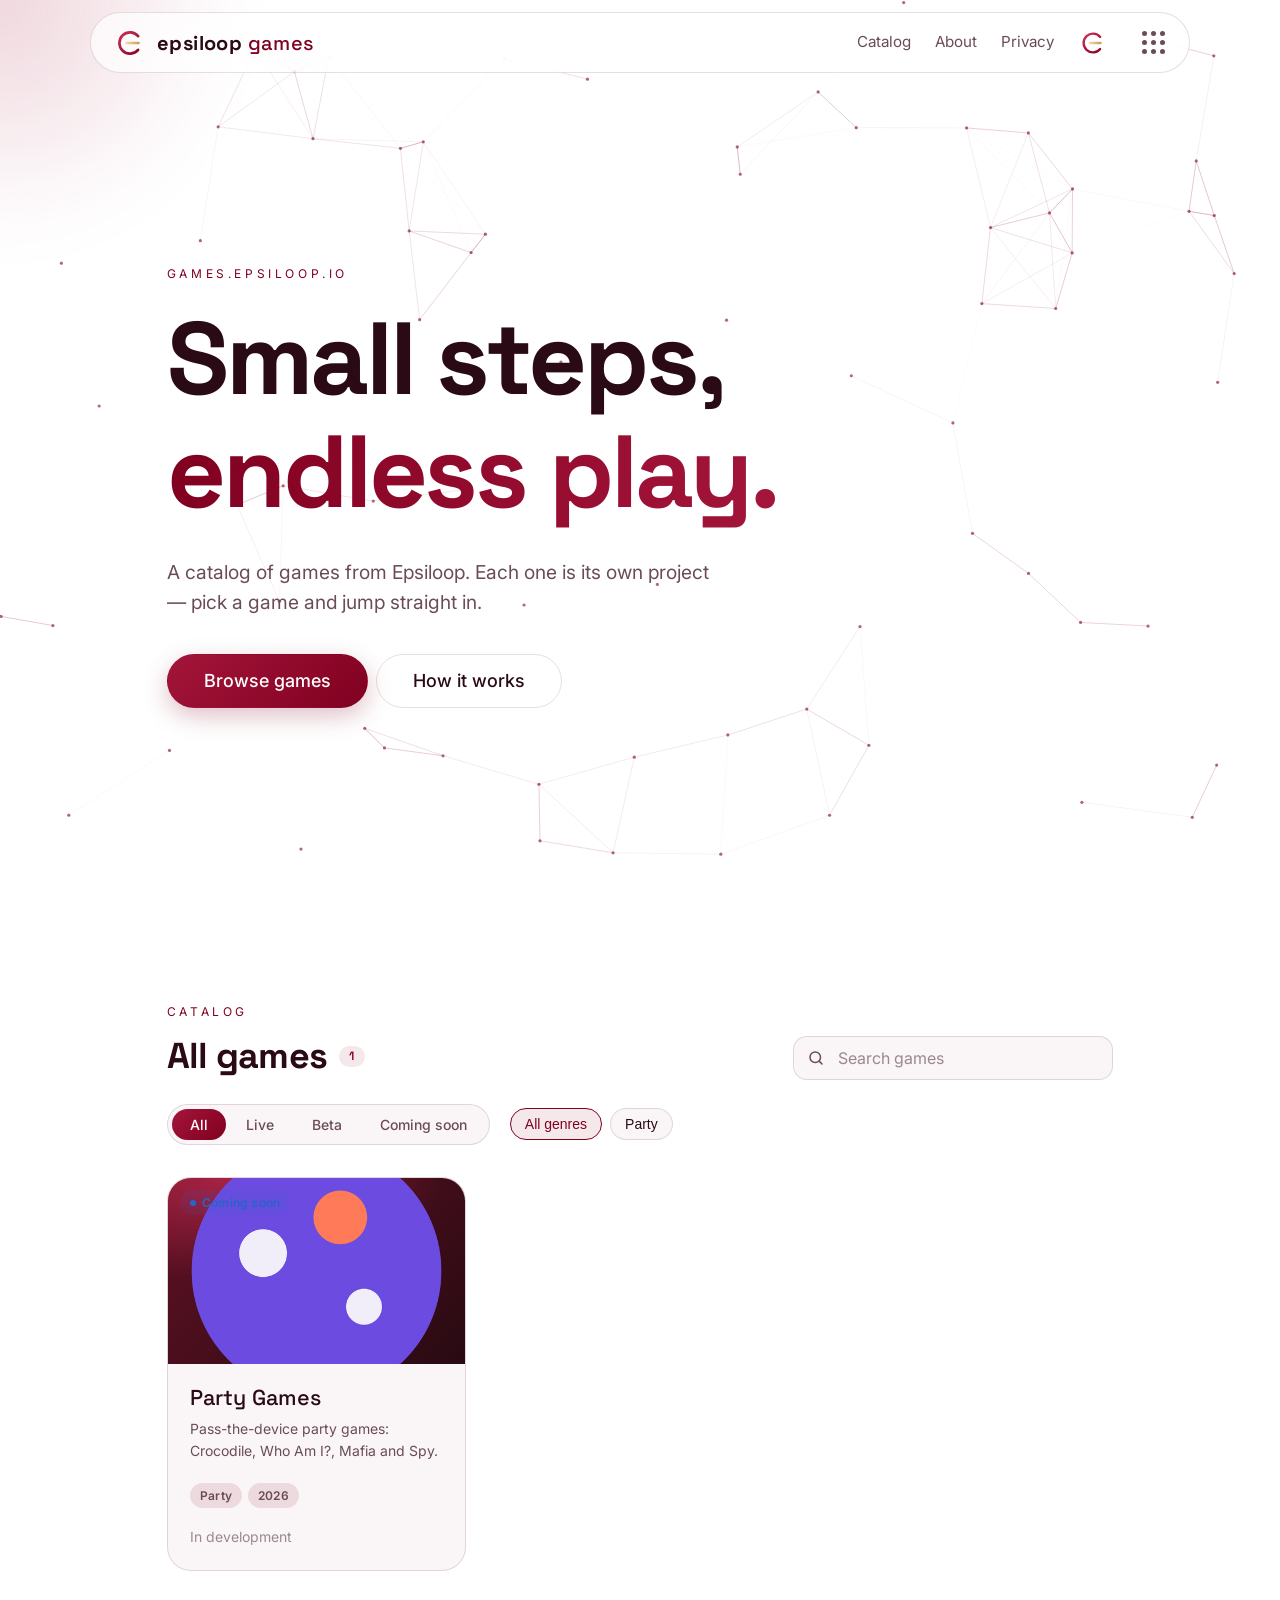
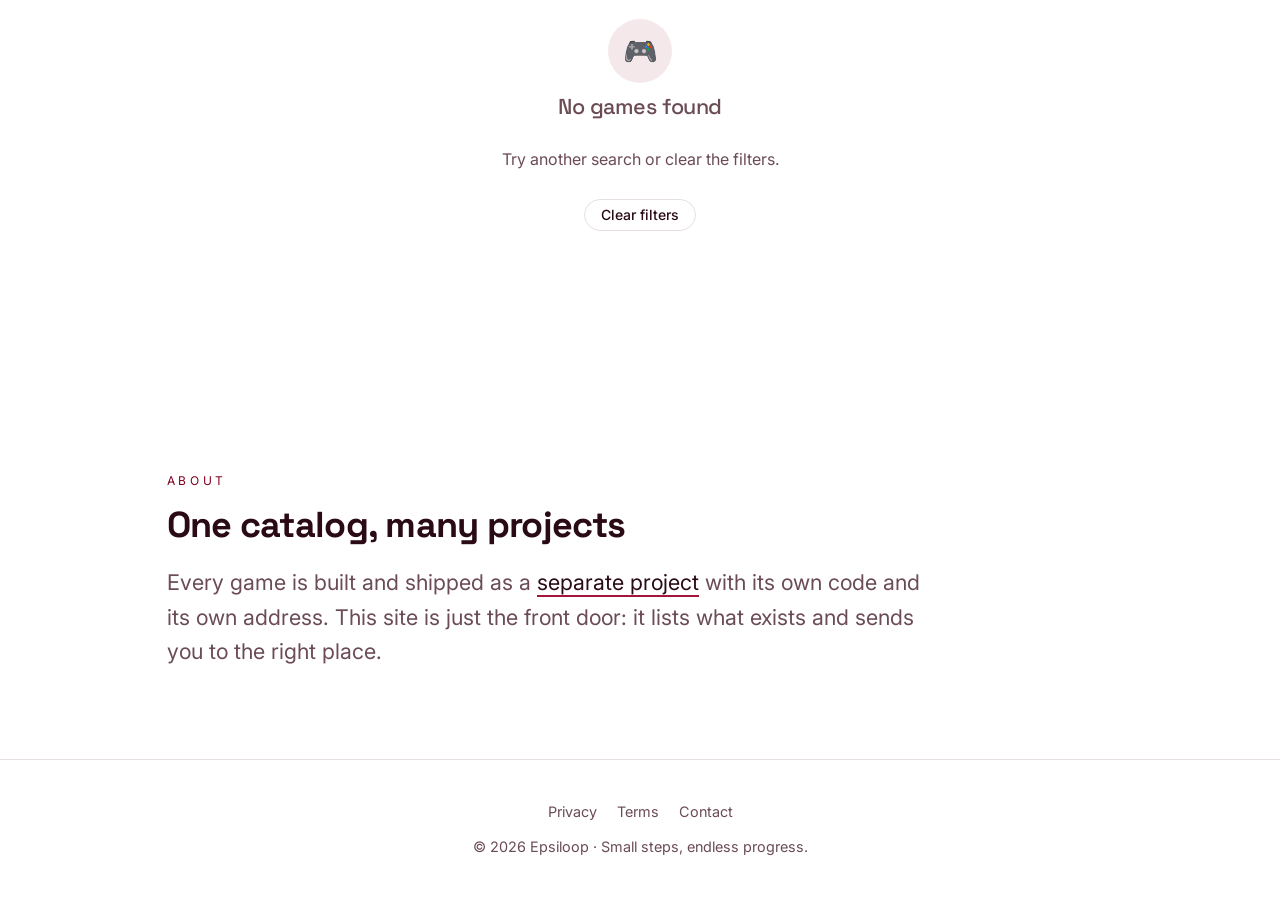
==== commit cb1c0125: "add privacy page size" ====
--- a/index.html
+++ b/index.html
@@ -22,12 +22,12 @@
     <a href="#catalog">Catalog</a>
     <a href="#about">About</a>
     <a href="privacy.html">Privacy</a>
-    <a href="https://epsiloop.io" class="ep-btn ep-btn--sm">epsiloop.io</a>
+    <a href="https://epsiloop.io" class="nav-logo" aria-label="Epsiloop"><img src="logo.svg" alt="Epsiloop" width="30" height="30"></a>
     <div class="apps">
       <button class="apps-btn" aria-label="Our projects" aria-haspopup="true" aria-expanded="false"><i></i><i></i><i></i><i></i><i></i><i></i><i></i><i></i><i></i></button>
       <div class="apps-menu" role="menu">
         <a href="https://motiveaction.epsiloop.io" role="menuitem"><img src="apps/motiveaction.png" alt="" width="56" height="56">Motiveaction</a>
-        <a href="https://biovault.epsiloop.io" role="menuitem"><img src="apps/biovault.png" alt="" width="56" height="56">EpsiVault</a>
+        <a href="https://biovault.epsiloop.io" role="menuitem"><img src="apps/epsivault.png" alt="" width="56" height="56">EpsiVault</a>
         <a href="https://fraym.epsiloop.io" role="menuitem"><img src="apps/fraym.png" alt="" width="56" height="56">Fraym</a>
       </div>
     </div>
--- a/style.css
+++ b/style.css
@@ -68,24 +68,30 @@
 }
 @media(prefers-reduced-motion:reduce){*{animation:none!important;transition:none!important}.reveal{opacity:1;transform:none}}
 
-/* Legal pages (terms.html) */
-.legal{max-width:860px;margin:auto;padding:130px 6vw 90px}
-.legal h1{font-size:clamp(2.2rem,5vw,3.4rem);margin-bottom:10px}
-.legal .meta{color:var(--ep-text-muted);font-size:.9rem;margin-bottom:40px}
-.legal .body{color:var(--ep-text-muted);font-size:1rem;line-height:1.75}
-.legal .body p{margin-bottom:1rem}
-.legal .body h2{font-size:1.35rem;color:var(--ep-text);margin:2.4rem 0 .8rem;padding-top:1.6rem;border-top:1px solid var(--ep-border)}
-.legal .body ul{padding-left:1.5rem;margin-bottom:1rem}
+/* Legal pages (privacy.html, terms.html) — same look as the other Epsiloop sites */
+.legal{max-width:1100px;margin:auto;padding:130px 6vw 90px}
+.legal h1{font-family:var(--ep-font-display);font-weight:700;font-size:clamp(2.2rem,5vw,3.4rem);line-height:1.1;letter-spacing:-.03em;margin:0 0 10px}
+.legal .meta{color:var(--ep-text-muted);font-size:.9rem;margin:0 0 40px}
+.legal .body{color:#d9cbcf;font-size:1rem;line-height:1.75}
+.legal .body p{margin:0 0 1rem}
+.legal .body h2{font-family:var(--ep-font-display);font-weight:700;font-size:1.35rem;line-height:1.3;letter-spacing:0;color:var(--ep-text);margin:2.4rem 0 .8rem;padding-top:1.6rem;border-top:1px solid var(--ep-border)}
+.legal .body h3{font-family:var(--ep-font-display);font-weight:700;font-size:1.08rem;margin:1.5rem 0 .5rem;color:var(--ep-text)}
+.legal .body ul,.legal .body ol{padding-left:1.5rem;margin:0 0 1rem}
 .legal .body li{margin-bottom:.35rem}
 .legal .body a{color:var(--ep-accent)}
 .legal .body strong{color:var(--ep-text)}
-.legal .body address{font-style:normal;border:1px solid var(--ep-border);border-radius:14px;padding:1rem 1.25rem;margin-bottom:1rem;line-height:1.9}
+.legal .body code{background:rgba(255,255,255,.04);border:1px solid var(--ep-border);border-radius:6px;padding:1px 6px;font-size:.9em}
+.legal .body address{font-style:normal;background:rgba(255,255,255,.04);border:1px solid var(--ep-border);border-radius:14px;padding:1rem 1.25rem;margin:0 0 1rem;line-height:1.9}
+.legal .body table{width:100%;border-collapse:collapse;margin-bottom:1.25rem;font-size:.9rem;display:block;overflow-x:auto}
+.legal .body th{text-align:left;background:rgba(255,255,255,.06);padding:.6rem .85rem;border:1px solid var(--ep-border)}
+.legal .body td{padding:.6rem .85rem;border:1px solid var(--ep-border);vertical-align:top}
 .footer-links{display:flex;justify-content:center;gap:20px;margin-bottom:12px}
-.footer-links a{color:var(--ep-text-muted)}
+.footer-links a{color:var(--ep-text-muted);text-decoration:none}
 .footer-links a:hover{color:var(--ep-accent)}
 
 /* Per-game privacy cards (privacy.html) */
-.legal .body .game-privacy{border:1px solid var(--ep-border);border-radius:14px;padding:1rem 1.25rem;margin-bottom:1rem}
-.legal .body .game-privacy h3{font-size:1.1rem;color:var(--ep-text);margin-bottom:.6rem;display:flex;align-items:center;gap:10px}
+.legal .body .game-privacy{background:rgba(255,255,255,.04);border:1px solid var(--ep-border);border-radius:14px;padding:1rem 1.25rem;margin-bottom:1rem}
+.legal .body .game-privacy h3{font-size:1.1rem;color:var(--ep-text);margin:0 0 .6rem;display:flex;align-items:center;gap:10px}
 .legal .body .game-privacy p:last-child,.legal .body .game-privacy ul:last-child{margin-bottom:0}
 .game-privacy__meta{font-size:.85rem}
+.nav-logo{display:flex;align-items:center}.nav-logo img{display:block}
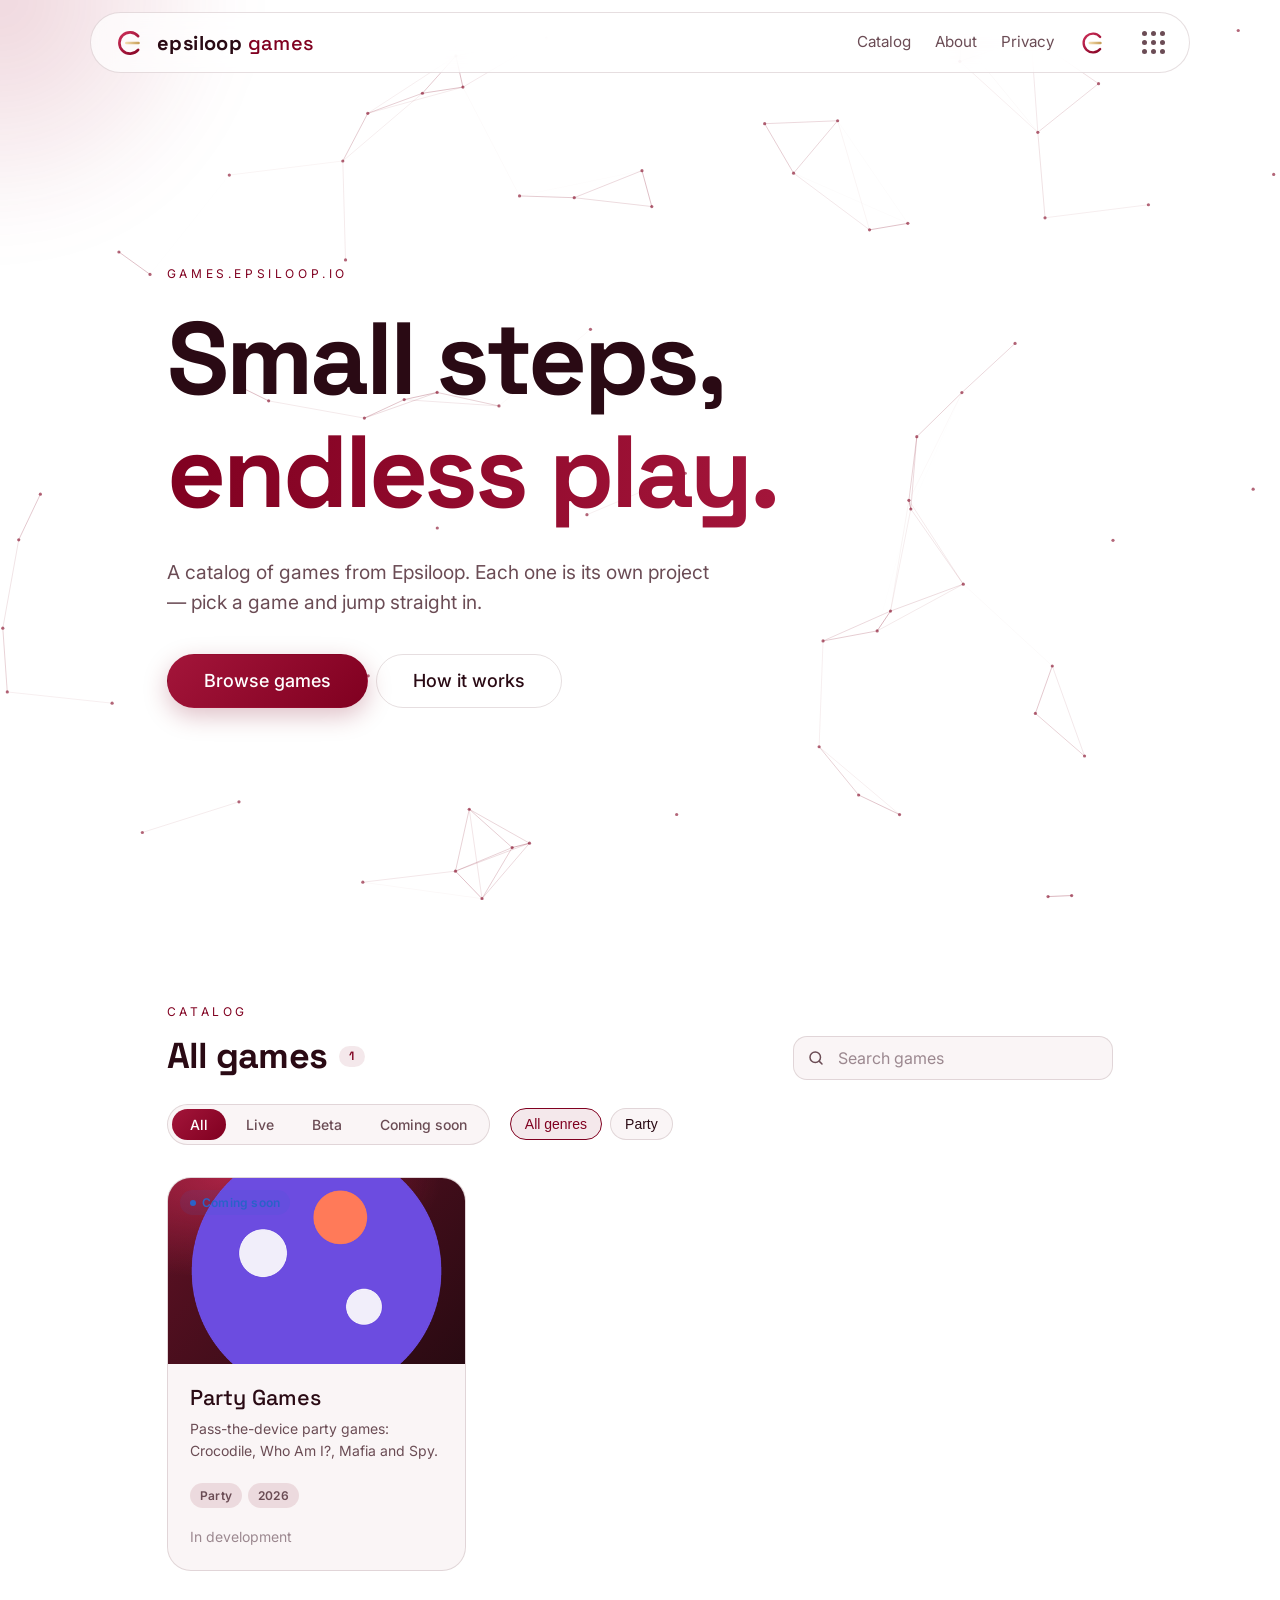
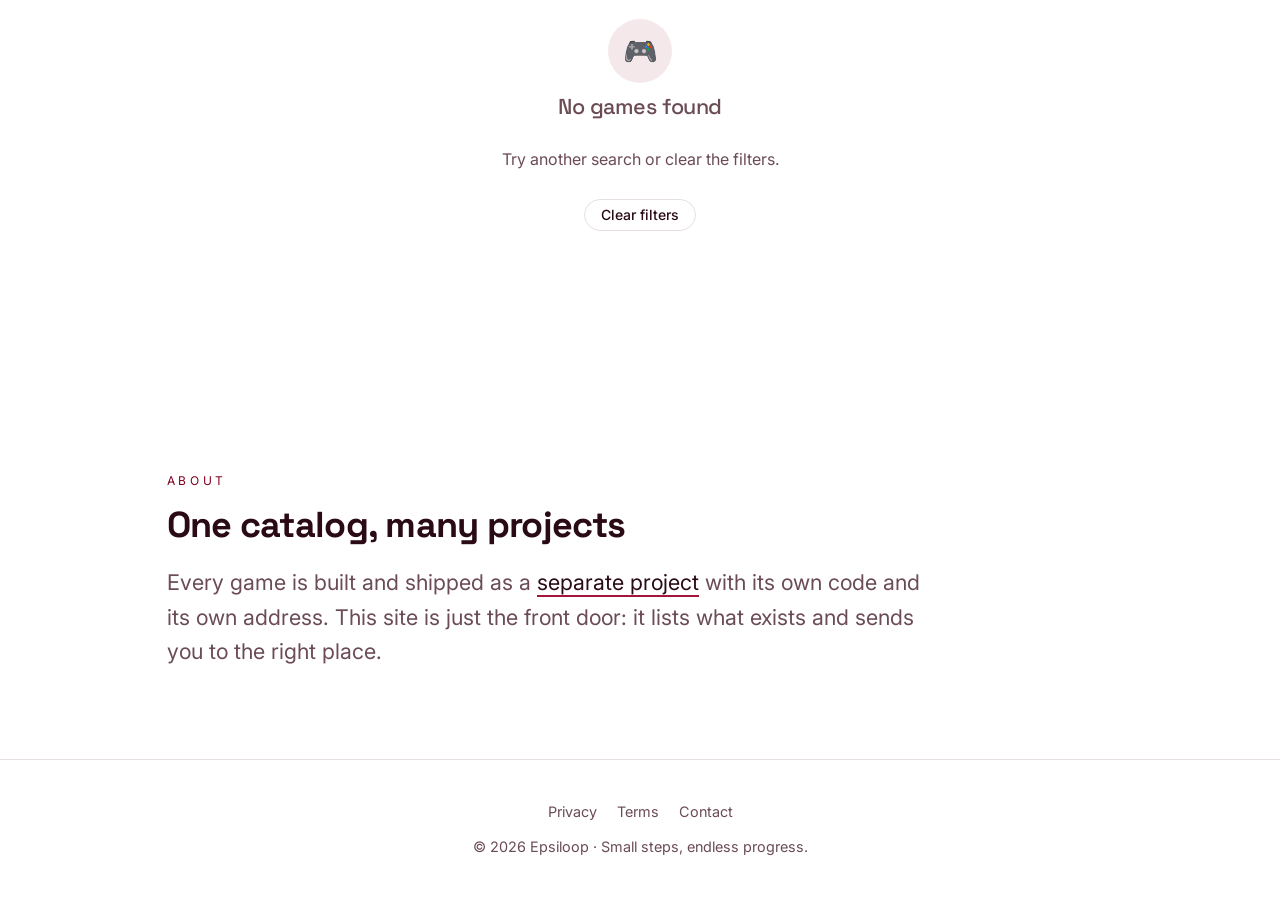
==== commit ce360963: "change url for vault" ====
--- a/index.html
+++ b/index.html
@@ -27,7 +27,7 @@
       <button class="apps-btn" aria-label="Our projects" aria-haspopup="true" aria-expanded="false"><i></i><i></i><i></i><i></i><i></i><i></i><i></i><i></i><i></i></button>
       <div class="apps-menu" role="menu">
         <a href="https://motiveaction.epsiloop.io" role="menuitem"><img src="apps/motiveaction.png" alt="" width="56" height="56">Motiveaction</a>
-        <a href="https://biovault.epsiloop.io" role="menuitem"><img src="apps/epsivault.png" alt="" width="56" height="56">EpsiVault</a>
+        <a href="https://epsivault.epsiloop.io" role="menuitem"><img src="apps/epsivault.png" alt="" width="56" height="56">EpsiVault</a>
         <a href="https://fraym.epsiloop.io" role="menuitem"><img src="apps/fraym.png" alt="" width="56" height="56">Fraym</a>
       </div>
     </div>
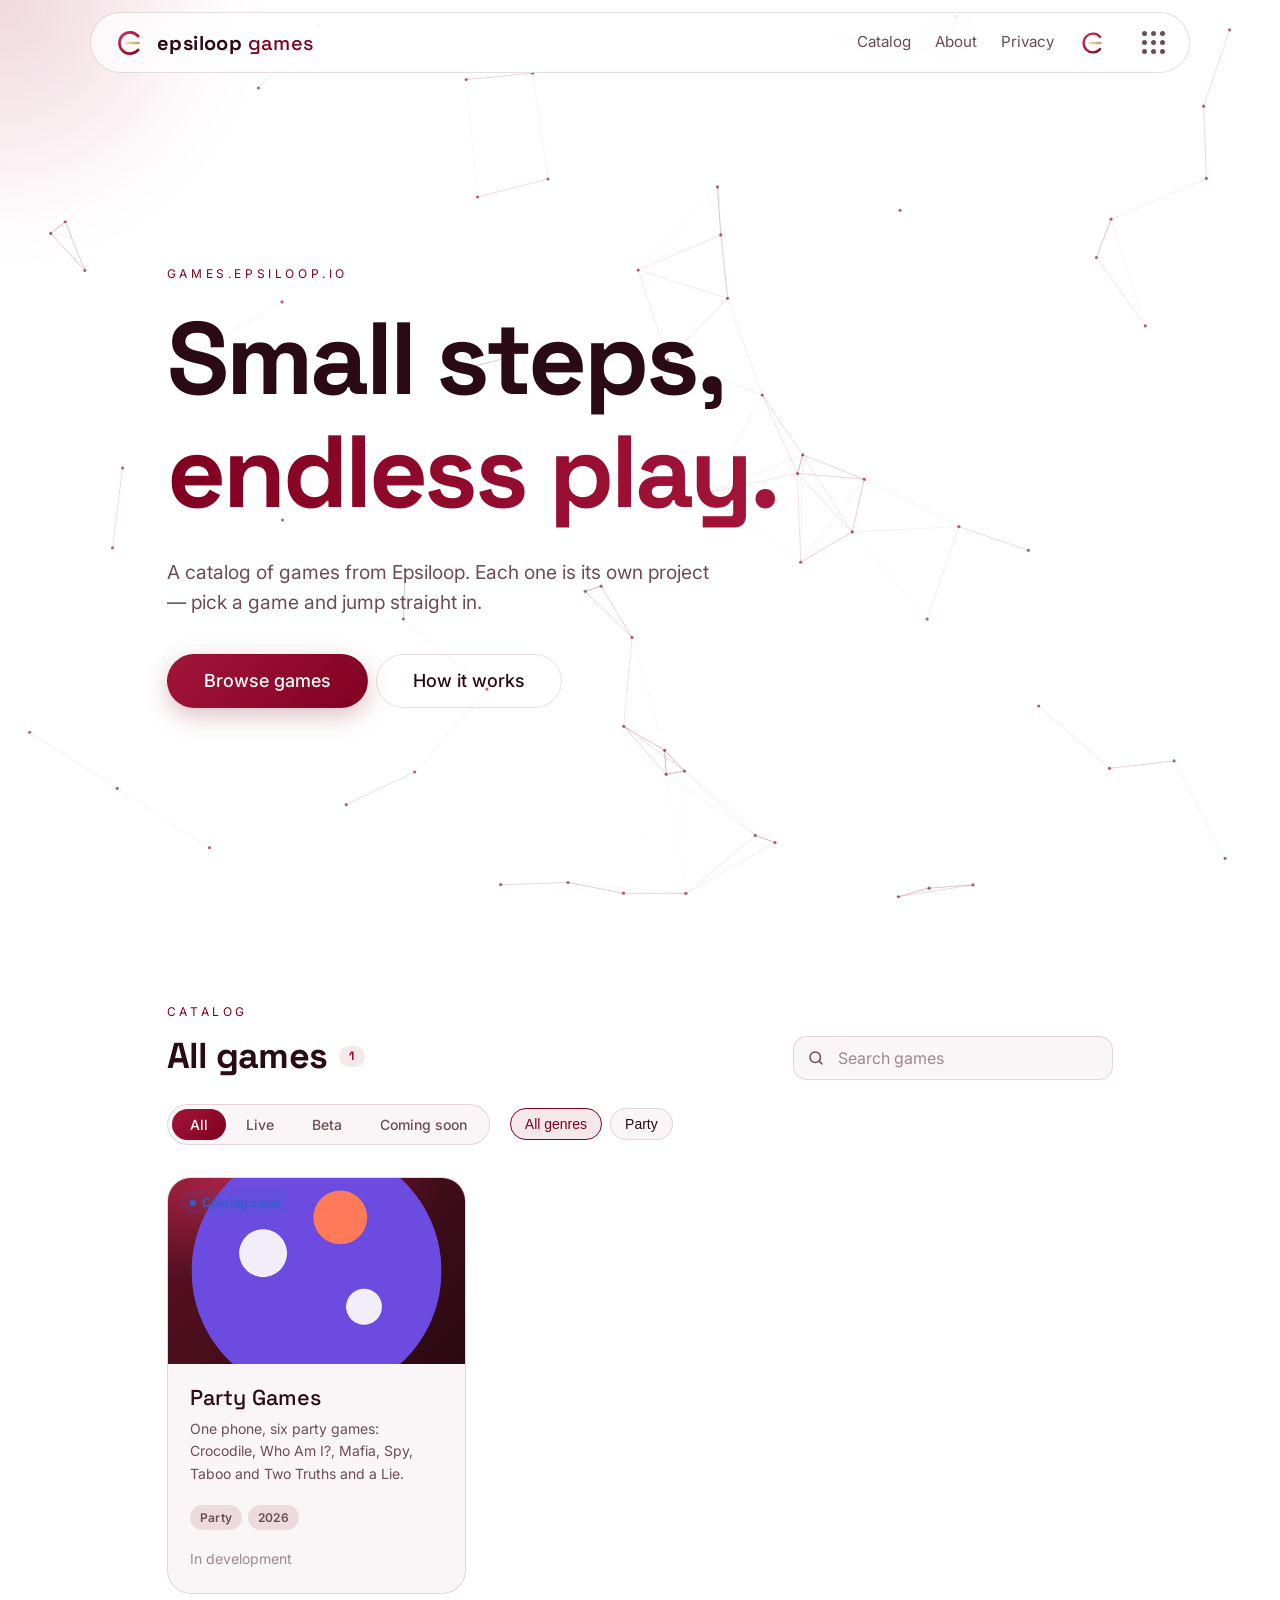
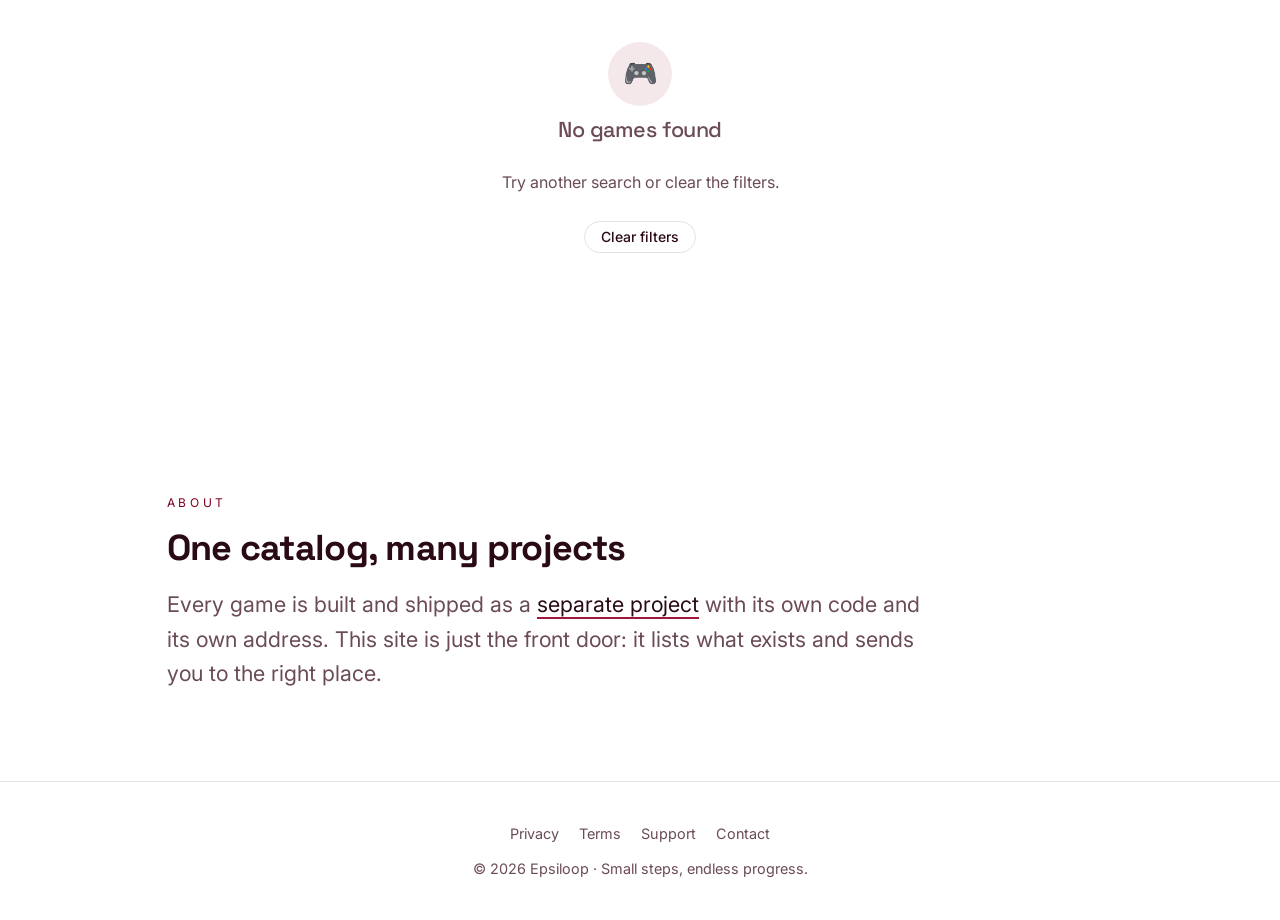
==== commit 92a052c6: "add new support url" ====
--- a/index.html
+++ b/index.html
@@ -87,7 +87,7 @@
 </main>
 
 <footer>
-  <div class="footer-links"><a href="privacy.html">Privacy</a><a href="terms.html">Terms</a><a href="mailto:info@epsiloop.io">Contact</a></div>
+  <div class="footer-links"><a href="privacy.html">Privacy</a><a href="terms.html">Terms</a><a href="support.html">Support</a><a href="mailto:info@epsiloop.io">Contact</a></div>
   © <span id="y"></span> Epsiloop · Small steps, endless progress.
 </footer>
 
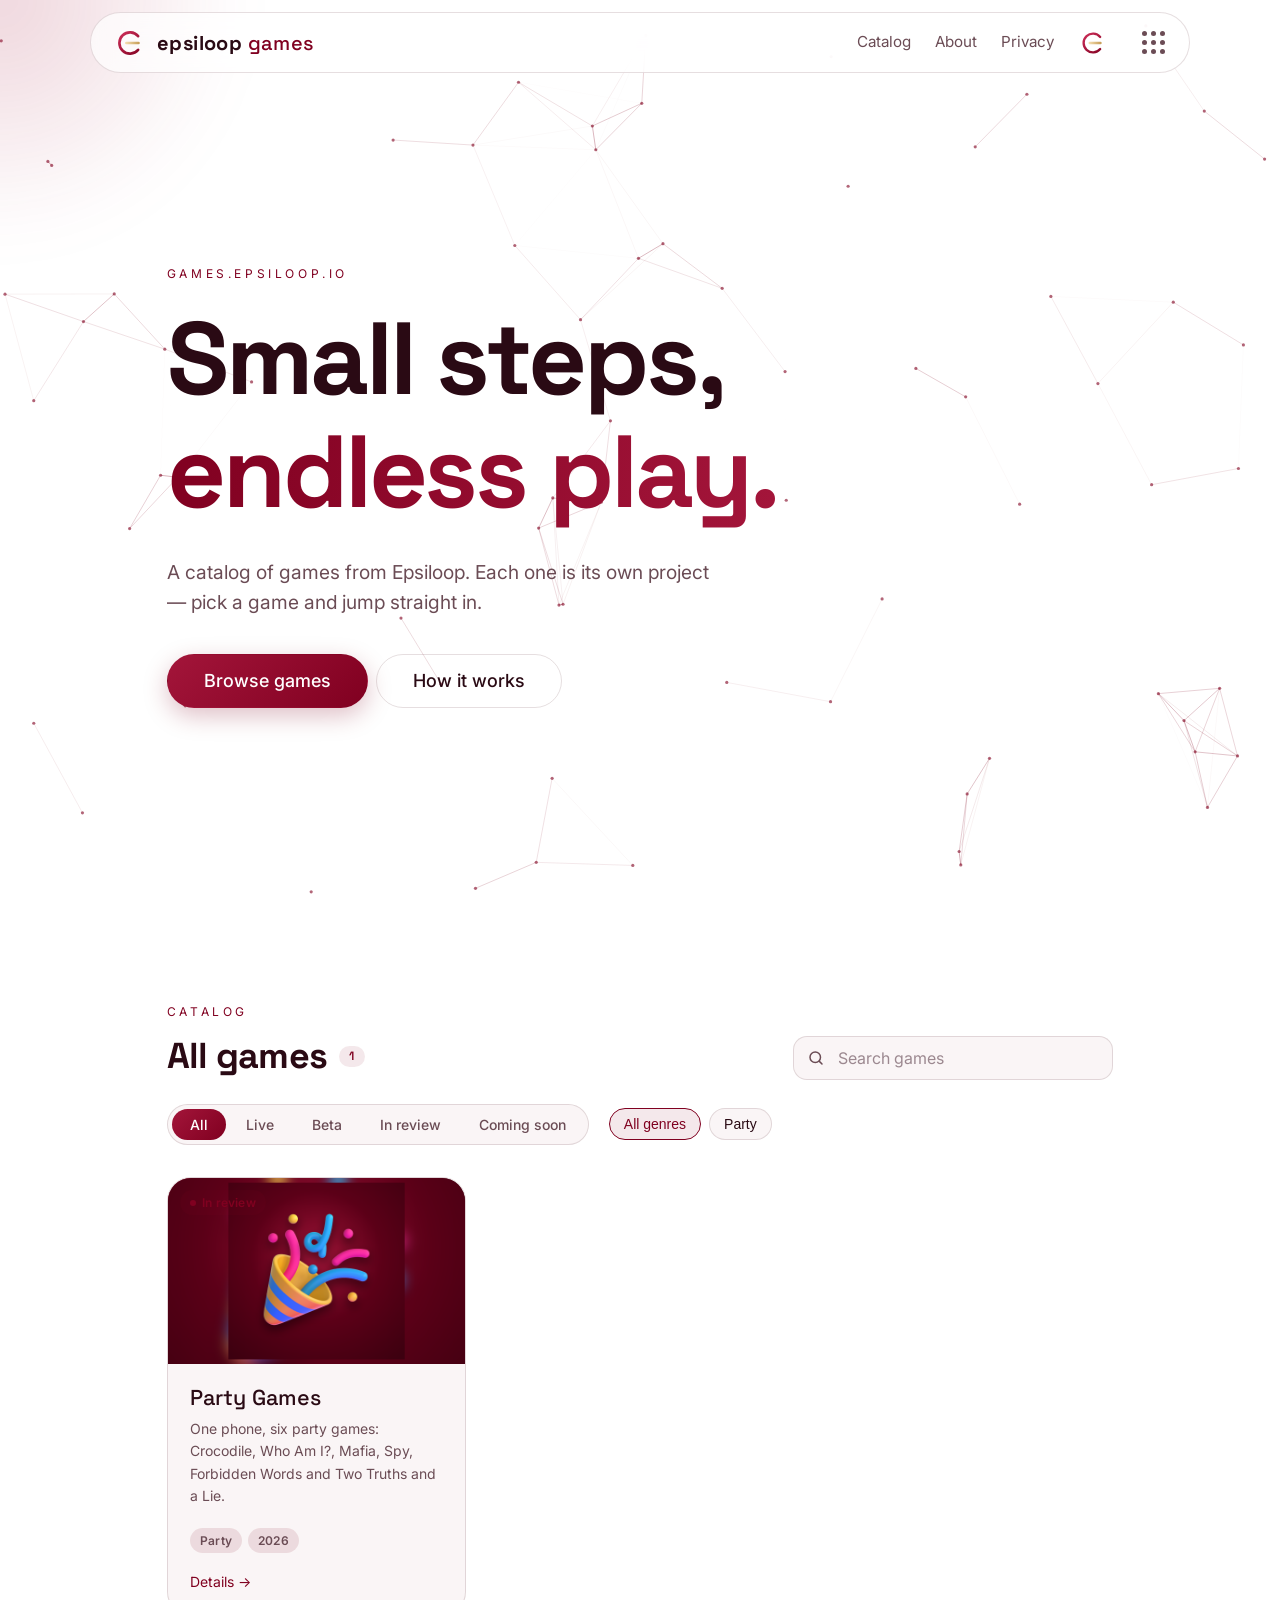
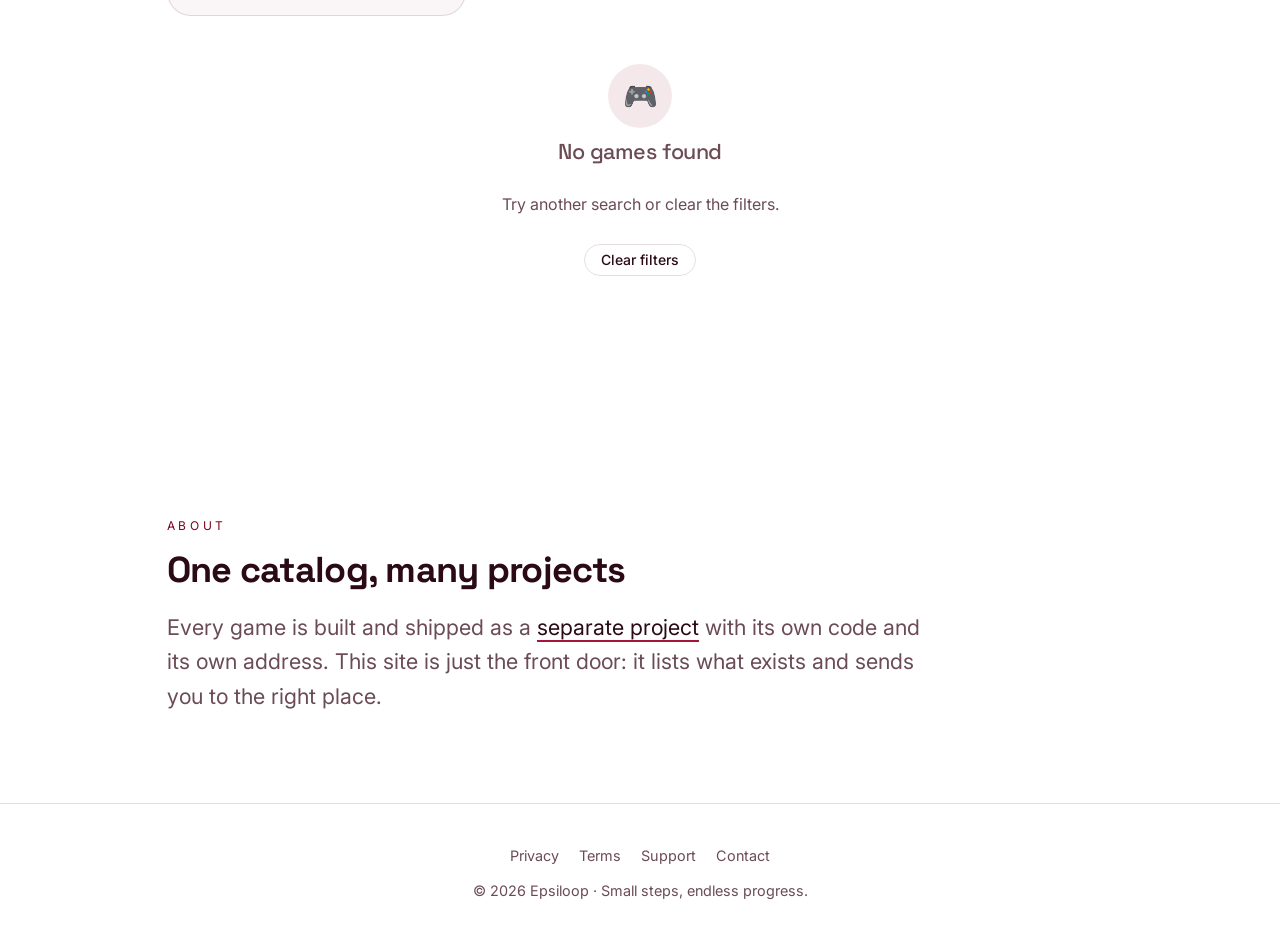
==== commit e6a1e71a: "add new status" ====
--- a/index.html
+++ b/index.html
@@ -64,6 +64,7 @@
         <button type="button" data-status="all" aria-pressed="true">All</button>
         <button type="button" data-status="live" aria-pressed="false">Live</button>
         <button type="button" data-status="beta" aria-pressed="false">Beta</button>
+        <button type="button" data-status="processing" aria-pressed="false">In review</button>
         <button type="button" data-status="soon" aria-pressed="false">Coming soon</button>
       </div>
       <div class="chips" id="genres" role="group" aria-label="Filter by genre"></div>
--- a/style.css
+++ b/style.css
@@ -36,6 +36,17 @@
     radial-gradient(120% 90% at 20% 0%,hsl(var(--h) 80% 55% / .55),transparent 60%),
     linear-gradient(135deg,hsl(var(--h) 70% 22%),hsl(var(--h) 60% 10%))}
 .game__cover img{position:absolute;inset:0;width:100%;height:100%;object-fit:cover}
+.game__cover img{transition:transform .5s cubic-bezier(.2,.8,.2,1)}
+.game:hover .game__cover img,.game:focus-visible .game__cover img{transform:scale(1.08)}
+.game__confetti{position:absolute;left:50%;top:47%;width:0;height:0;pointer-events:none}
+.game__confetti i{position:absolute;left:0;top:0;width:var(--w);height:5px;border-radius:3px;background:var(--c);opacity:0}
+.game:hover .game__confetti i,.game:focus-visible .game__confetti i{animation:confetti-pop 1s var(--t) cubic-bezier(.15,.7,.3,1) both}
+@keyframes confetti-pop{
+  0%{opacity:0;transform:translate(0,0) rotate(0) scale(.3)}
+  15%{opacity:1}
+  70%{opacity:1}
+  100%{opacity:0;transform:translate(var(--dx),calc(var(--dy) + 40px)) rotate(var(--r)) scale(1)}}
+@media (prefers-reduced-motion:reduce){.game__cover img{transition:none}.game:hover .game__cover img{transform:none}.game__confetti{display:none}}
 .game__letter{font:700 4.5rem/1 var(--ep-font-display);color:#fff;opacity:.9;text-shadow:0 8px 30px rgba(0,0,0,.4)}
 .game__status{position:absolute;top:12px;left:12px}
 .game__body{padding:20px 22px 22px;display:flex;flex-direction:column;gap:6px;flex:1}
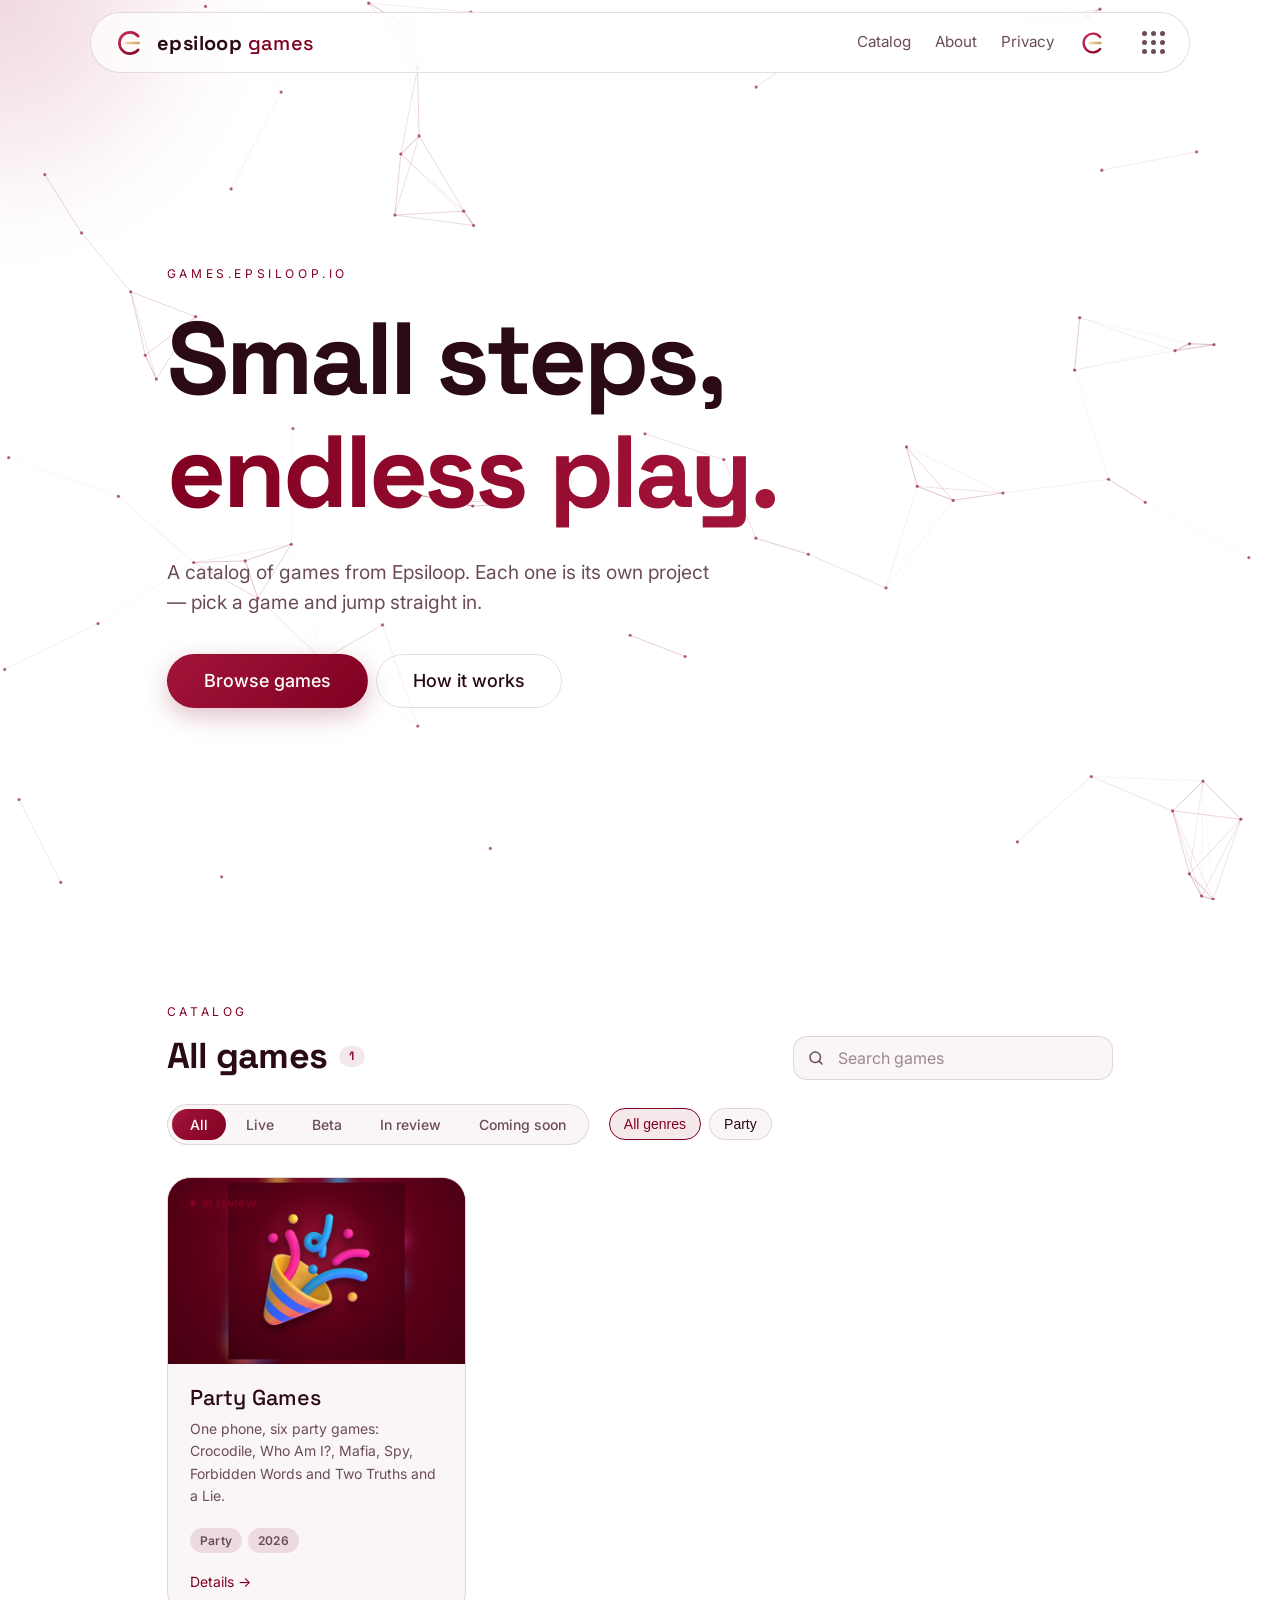
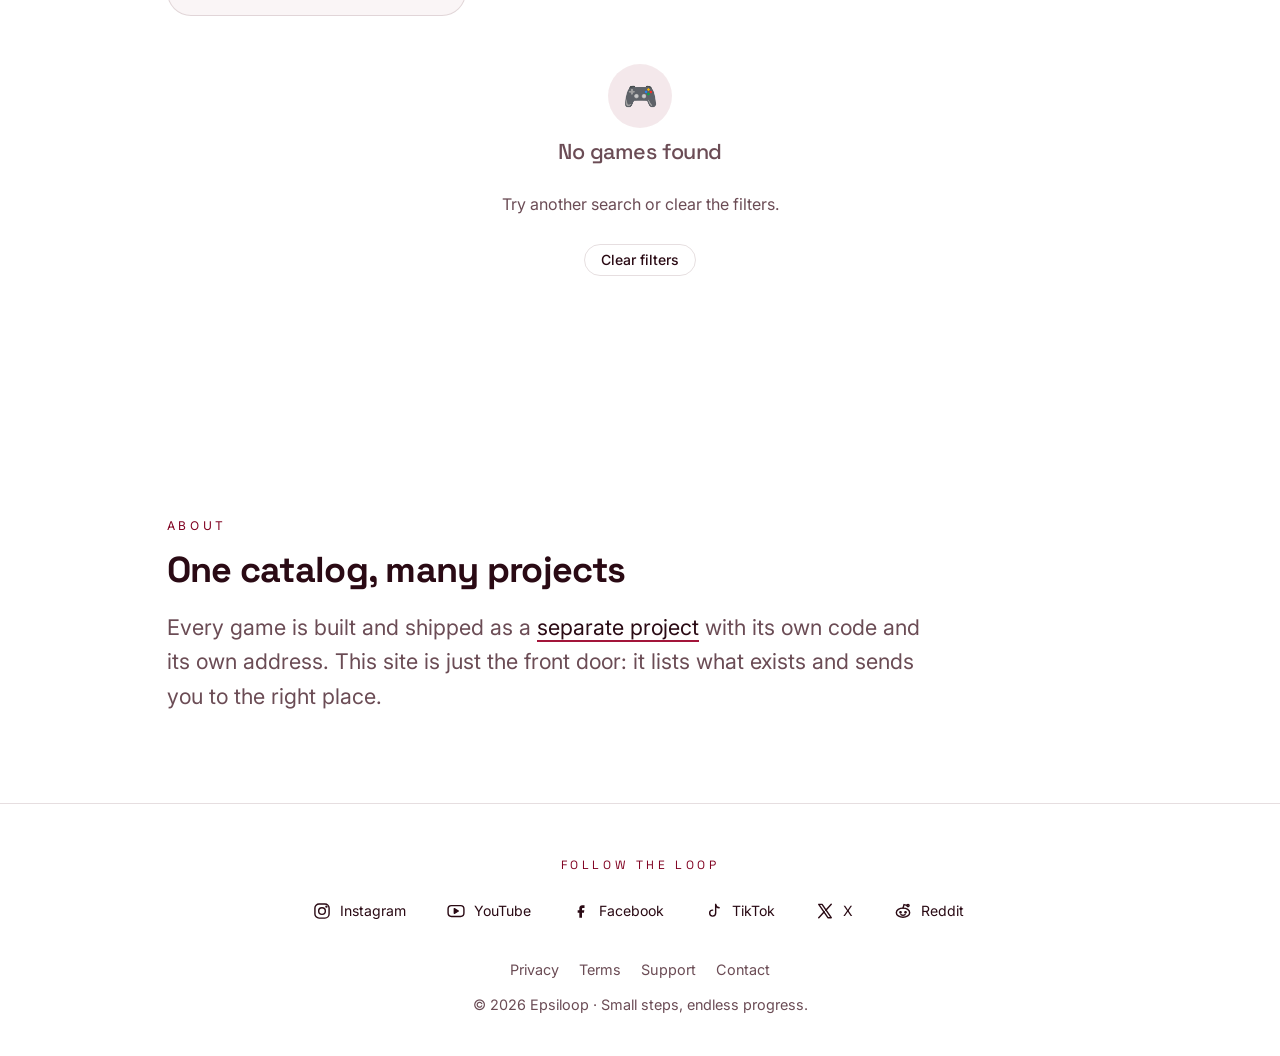
==== commit 17992a67: "add new social links" ====
--- a/index.html
+++ b/index.html
@@ -88,7 +88,8 @@
 </main>
 
 <footer>
-  <div class="footer-links"><a href="privacy.html">Privacy</a><a href="terms.html">Terms</a><a href="support.html">Support</a><a href="mailto:info@epsiloop.io">Contact</a></div>
+  <div class="social-wrap"><p class="social-title">Follow the loop</p><div class="social"><a href="https://www.instagram.com/epsiloop.io" target="_blank" rel="noopener noreferrer" style="--c:#e1306c" aria-label="Epsiloop on Instagram"><svg viewBox="0 0 24 24" fill="none" stroke="currentColor" stroke-width="1.7" stroke-linecap="round" stroke-linejoin="round" aria-hidden="true"><rect x="3.5" y="3.5" width="17" height="17" rx="5"/><circle cx="12" cy="12" r="4"/><circle cx="17.3" cy="6.7" r=".6" fill="currentColor"/></svg><span>Instagram</span></a><a href="https://www.youtube.com/@epsiloop" target="_blank" rel="noopener noreferrer" style="--c:#ff2d2d" aria-label="Epsiloop on YouTube"><svg viewBox="0 0 24 24" fill="none" stroke="currentColor" stroke-width="1.7" stroke-linecap="round" stroke-linejoin="round" aria-hidden="true"><rect x="2.5" y="5.5" width="19" height="13" rx="4"/><path d="M10 9.2v5.6l4.8-2.8z" fill="currentColor"/></svg><span>YouTube</span></a><a href="https://www.facebook.com/profile.php?id=61596055442899" target="_blank" rel="noopener noreferrer" style="--c:#4c8dff" aria-label="Epsiloop on Facebook"><svg viewBox="0 0 24 24" fill="none" stroke="currentColor" stroke-width="1.7" stroke-linecap="round" stroke-linejoin="round" aria-hidden="true"><path d="M14 8.5h2.2V5h-2.7C11 5 10 6.6 10 8.6V11H8v3.2h2V20h3.2v-5.8h2.3l.5-3.2h-2.8V9.2c0-.5.3-.7.8-.7z" fill="currentColor" stroke="none"/></svg><span>Facebook</span></a><a href="https://www.tiktok.com/@epsiloop" target="_blank" rel="noopener noreferrer" style="--c:#25f4ee" aria-label="Epsiloop on TikTok"><svg viewBox="0 0 24 24" fill="none" stroke="currentColor" stroke-width="1.7" stroke-linecap="round" stroke-linejoin="round" aria-hidden="true"><path d="M14 4v10.5a3.6 3.6 0 1 1-3.6-3.6M14 4c.3 2.3 1.9 3.9 4.2 4.1"/></svg><span>TikTok</span></a><a href="https://x.com/epsiloopio" target="_blank" rel="noopener noreferrer" style="--c:#ffffff" aria-label="Epsiloop on X"><svg viewBox="0 0 24 24" fill="none" stroke="currentColor" stroke-width="1.7" stroke-linecap="round" stroke-linejoin="round" aria-hidden="true"><path d="M4.5 4h4l11 16h-4z"/><path d="M4.5 20l6.6-7M13 11l6.5-7"/></svg><span>X</span></a><a href="https://www.reddit.com/r/epsiloop/" target="_blank" rel="noopener noreferrer" style="--c:#ff6a2b" aria-label="Epsiloop on Reddit"><svg viewBox="0 0 24 24" fill="none" stroke="currentColor" stroke-width="1.7" stroke-linecap="round" stroke-linejoin="round" aria-hidden="true"><ellipse cx="12" cy="14" rx="8" ry="5.5"/><circle cx="9" cy="13.5" r=".8" fill="currentColor"/><circle cx="15" cy="13.5" r=".8" fill="currentColor"/><path d="M9.5 16.3c1.5 1 3.5 1 5 0M12 8.5l1.2-4.2 3.6.9"/><circle cx="18" cy="5.5" r="1.3"/></svg><span>Reddit</span></a></div></div>
+    <div class="footer-links"><a href="privacy.html">Privacy</a><a href="terms.html">Terms</a><a href="support.html">Support</a><a href="mailto:info@epsiloop.io">Contact</a></div>
   © <span id="y"></span> Epsiloop · Small steps, endless progress.
 </footer>
 
--- a/style.css
+++ b/style.css
@@ -106,3 +106,14 @@
 .legal .body .game-privacy p:last-child,.legal .body .game-privacy ul:last-child{margin-bottom:0}
 .game-privacy__meta{font-size:.85rem}
 .nav-logo{display:flex;align-items:center}.nav-logo img{display:block}
+
+/* Social links */
+.social-wrap{margin-bottom:26px}
+.social-title{font-family:"Space Grotesk",sans-serif;font-size:.75rem;letter-spacing:.3em;text-transform:uppercase;color:var(--pink,var(--ep-accent,#ff5a7a));margin-bottom:14px}
+.social{display:flex;flex-wrap:wrap;gap:10px;justify-content:center}
+.social a{--c:#ff5a7a;display:inline-flex;align-items:center;gap:8px;padding:9px 16px 9px 12px;border-radius:999px;color:var(--text,var(--ep-text,#f6eef0))!important;text-decoration:none;font-size:.88rem;
+  background:rgba(255,255,255,.04);border:1px solid rgba(255,255,255,.1);backdrop-filter:blur(8px);transition:transform .25s,border-color .25s,box-shadow .25s,background .25s}
+.social a svg{width:20px;height:20px;transition:color .25s,transform .25s}
+.social a:hover,.social a:focus-visible{transform:translateY(-3px);border-color:var(--c);background:color-mix(in srgb,var(--c) 14%,transparent);box-shadow:0 8px 26px color-mix(in srgb,var(--c) 40%,transparent)}
+.social a:hover svg{color:var(--c);transform:scale(1.15) rotate(-6deg)}
+@media(max-width:520px){.social a span{display:none}.social a{padding:11px}.social a svg{width:22px;height:22px}}
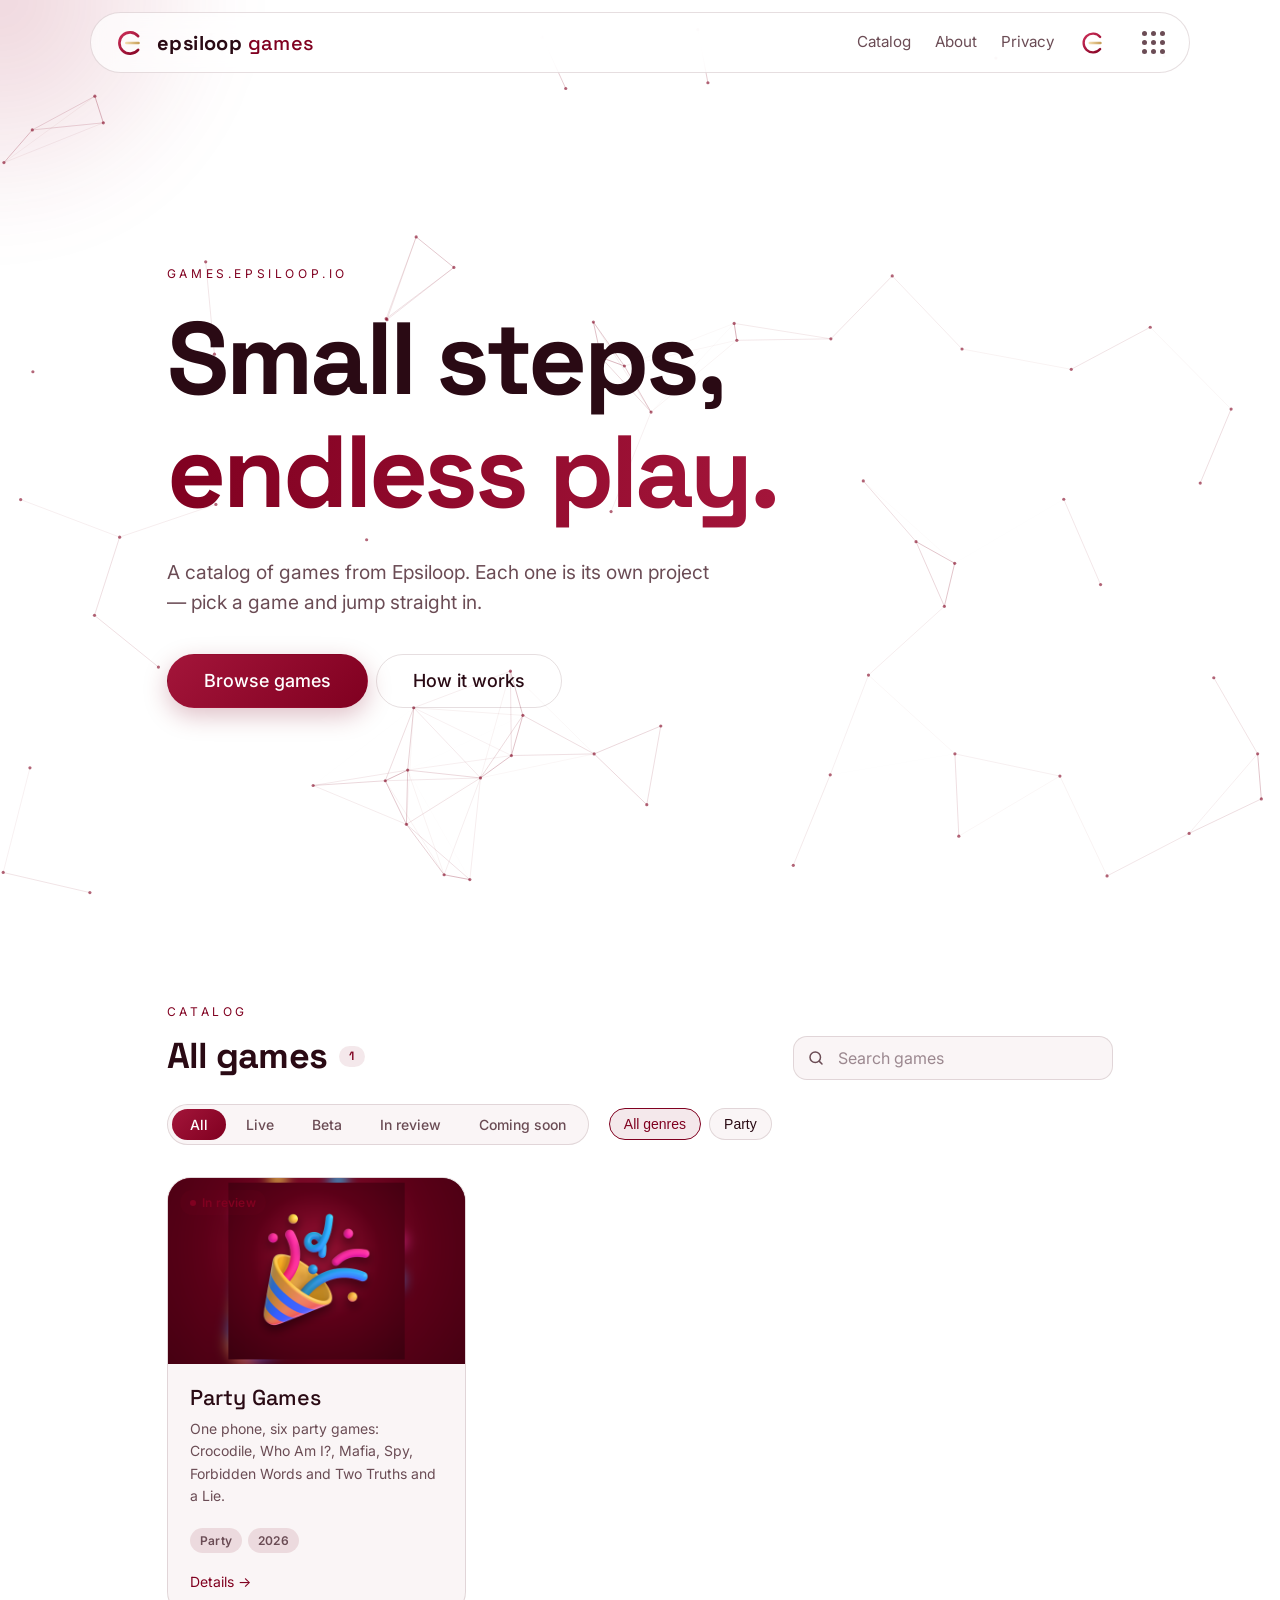
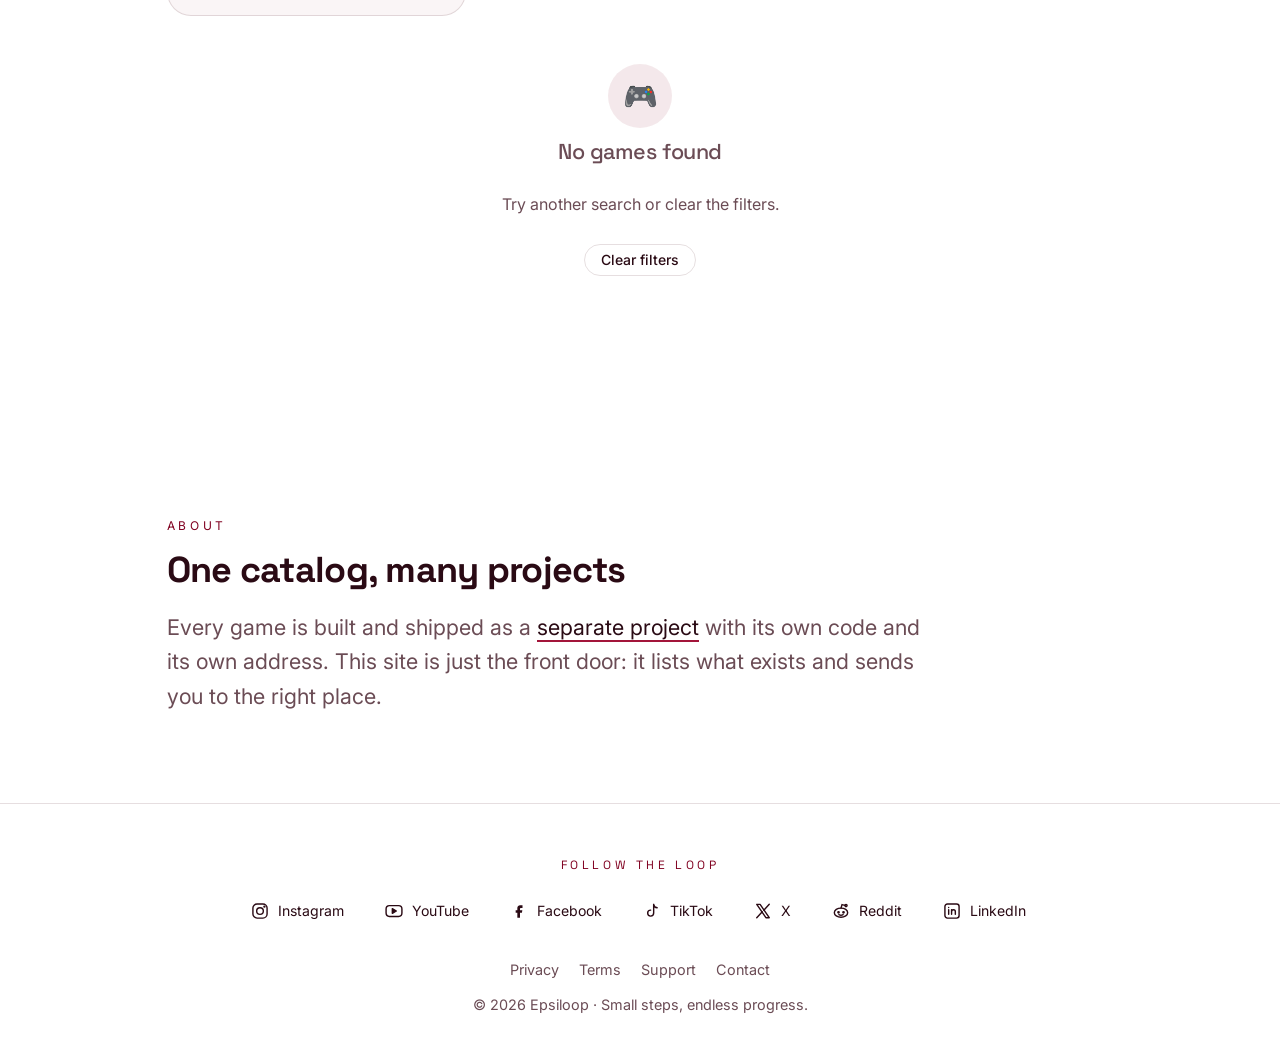
==== commit 7ea40daf: "add new social link" ====
--- a/index.html
+++ b/index.html
@@ -88,7 +88,7 @@
 </main>
 
 <footer>
-  <div class="social-wrap"><p class="social-title">Follow the loop</p><div class="social"><a href="https://www.instagram.com/epsiloop.io" target="_blank" rel="noopener noreferrer" style="--c:#e1306c" aria-label="Epsiloop on Instagram"><svg viewBox="0 0 24 24" fill="none" stroke="currentColor" stroke-width="1.7" stroke-linecap="round" stroke-linejoin="round" aria-hidden="true"><rect x="3.5" y="3.5" width="17" height="17" rx="5"/><circle cx="12" cy="12" r="4"/><circle cx="17.3" cy="6.7" r=".6" fill="currentColor"/></svg><span>Instagram</span></a><a href="https://www.youtube.com/@epsiloop" target="_blank" rel="noopener noreferrer" style="--c:#ff2d2d" aria-label="Epsiloop on YouTube"><svg viewBox="0 0 24 24" fill="none" stroke="currentColor" stroke-width="1.7" stroke-linecap="round" stroke-linejoin="round" aria-hidden="true"><rect x="2.5" y="5.5" width="19" height="13" rx="4"/><path d="M10 9.2v5.6l4.8-2.8z" fill="currentColor"/></svg><span>YouTube</span></a><a href="https://www.facebook.com/profile.php?id=61596055442899" target="_blank" rel="noopener noreferrer" style="--c:#4c8dff" aria-label="Epsiloop on Facebook"><svg viewBox="0 0 24 24" fill="none" stroke="currentColor" stroke-width="1.7" stroke-linecap="round" stroke-linejoin="round" aria-hidden="true"><path d="M14 8.5h2.2V5h-2.7C11 5 10 6.6 10 8.6V11H8v3.2h2V20h3.2v-5.8h2.3l.5-3.2h-2.8V9.2c0-.5.3-.7.8-.7z" fill="currentColor" stroke="none"/></svg><span>Facebook</span></a><a href="https://www.tiktok.com/@epsiloop" target="_blank" rel="noopener noreferrer" style="--c:#25f4ee" aria-label="Epsiloop on TikTok"><svg viewBox="0 0 24 24" fill="none" stroke="currentColor" stroke-width="1.7" stroke-linecap="round" stroke-linejoin="round" aria-hidden="true"><path d="M14 4v10.5a3.6 3.6 0 1 1-3.6-3.6M14 4c.3 2.3 1.9 3.9 4.2 4.1"/></svg><span>TikTok</span></a><a href="https://x.com/epsiloopio" target="_blank" rel="noopener noreferrer" style="--c:#ffffff" aria-label="Epsiloop on X"><svg viewBox="0 0 24 24" fill="none" stroke="currentColor" stroke-width="1.7" stroke-linecap="round" stroke-linejoin="round" aria-hidden="true"><path d="M4.5 4h4l11 16h-4z"/><path d="M4.5 20l6.6-7M13 11l6.5-7"/></svg><span>X</span></a><a href="https://www.reddit.com/r/epsiloop/" target="_blank" rel="noopener noreferrer" style="--c:#ff6a2b" aria-label="Epsiloop on Reddit"><svg viewBox="0 0 24 24" fill="none" stroke="currentColor" stroke-width="1.7" stroke-linecap="round" stroke-linejoin="round" aria-hidden="true"><ellipse cx="12" cy="14" rx="8" ry="5.5"/><circle cx="9" cy="13.5" r=".8" fill="currentColor"/><circle cx="15" cy="13.5" r=".8" fill="currentColor"/><path d="M9.5 16.3c1.5 1 3.5 1 5 0M12 8.5l1.2-4.2 3.6.9"/><circle cx="18" cy="5.5" r="1.3"/></svg><span>Reddit</span></a></div></div>
+  <div class="social-wrap"><p class="social-title">Follow the loop</p><div class="social"><a href="https://www.instagram.com/epsiloop.io" target="_blank" rel="noopener noreferrer" style="--c:#e1306c" aria-label="Epsiloop on Instagram"><svg viewBox="0 0 24 24" fill="none" stroke="currentColor" stroke-width="1.7" stroke-linecap="round" stroke-linejoin="round" aria-hidden="true"><rect x="3.5" y="3.5" width="17" height="17" rx="5"/><circle cx="12" cy="12" r="4"/><circle cx="17.3" cy="6.7" r=".6" fill="currentColor"/></svg><span>Instagram</span></a><a href="https://www.youtube.com/@epsiloop" target="_blank" rel="noopener noreferrer" style="--c:#ff2d2d" aria-label="Epsiloop on YouTube"><svg viewBox="0 0 24 24" fill="none" stroke="currentColor" stroke-width="1.7" stroke-linecap="round" stroke-linejoin="round" aria-hidden="true"><rect x="2.5" y="5.5" width="19" height="13" rx="4"/><path d="M10 9.2v5.6l4.8-2.8z" fill="currentColor"/></svg><span>YouTube</span></a><a href="https://www.facebook.com/profile.php?id=61596055442899" target="_blank" rel="noopener noreferrer" style="--c:#4c8dff" aria-label="Epsiloop on Facebook"><svg viewBox="0 0 24 24" fill="none" stroke="currentColor" stroke-width="1.7" stroke-linecap="round" stroke-linejoin="round" aria-hidden="true"><path d="M14 8.5h2.2V5h-2.7C11 5 10 6.6 10 8.6V11H8v3.2h2V20h3.2v-5.8h2.3l.5-3.2h-2.8V9.2c0-.5.3-.7.8-.7z" fill="currentColor" stroke="none"/></svg><span>Facebook</span></a><a href="https://www.tiktok.com/@epsiloop" target="_blank" rel="noopener noreferrer" style="--c:#25f4ee" aria-label="Epsiloop on TikTok"><svg viewBox="0 0 24 24" fill="none" stroke="currentColor" stroke-width="1.7" stroke-linecap="round" stroke-linejoin="round" aria-hidden="true"><path d="M14 4v10.5a3.6 3.6 0 1 1-3.6-3.6M14 4c.3 2.3 1.9 3.9 4.2 4.1"/></svg><span>TikTok</span></a><a href="https://x.com/epsiloopio" target="_blank" rel="noopener noreferrer" style="--c:#ffffff" aria-label="Epsiloop on X"><svg viewBox="0 0 24 24" fill="none" stroke="currentColor" stroke-width="1.7" stroke-linecap="round" stroke-linejoin="round" aria-hidden="true"><path d="M4.5 4h4l11 16h-4z"/><path d="M4.5 20l6.6-7M13 11l6.5-7"/></svg><span>X</span></a><a href="https://www.reddit.com/r/epsiloop/" target="_blank" rel="noopener noreferrer" style="--c:#ff6a2b" aria-label="Epsiloop on Reddit"><svg viewBox="0 0 24 24" fill="none" stroke="currentColor" stroke-width="1.7" stroke-linecap="round" stroke-linejoin="round" aria-hidden="true"><ellipse cx="12" cy="14" rx="8" ry="5.5"/><circle cx="9" cy="13.5" r=".8" fill="currentColor"/><circle cx="15" cy="13.5" r=".8" fill="currentColor"/><path d="M9.5 16.3c1.5 1 3.5 1 5 0M12 8.5l1.2-4.2 3.6.9"/><circle cx="18" cy="5.5" r="1.3"/></svg><span>Reddit</span></a><a href="https://www.linkedin.com/company/epsiloop-io" target="_blank" rel="noopener noreferrer" style="--c:#0a66c2" aria-label="Epsiloop on LinkedIn"><svg viewBox="0 0 24 24" fill="none" stroke="currentColor" stroke-width="1.7" stroke-linecap="round" stroke-linejoin="round" aria-hidden="true"><rect x="3.5" y="3.5" width="17" height="17" rx="3"/><path d="M8 10.5V16M8 7.8v.1M11.5 16v-5.5M11.5 13c0-1.6 1-2.6 2.4-2.6s2.1 1 2.1 2.5V16"/></svg><span>LinkedIn</span></a></div></div>
     <div class="footer-links"><a href="privacy.html">Privacy</a><a href="terms.html">Terms</a><a href="support.html">Support</a><a href="mailto:info@epsiloop.io">Contact</a></div>
   © <span id="y"></span> Epsiloop · Small steps, endless progress.
 </footer>
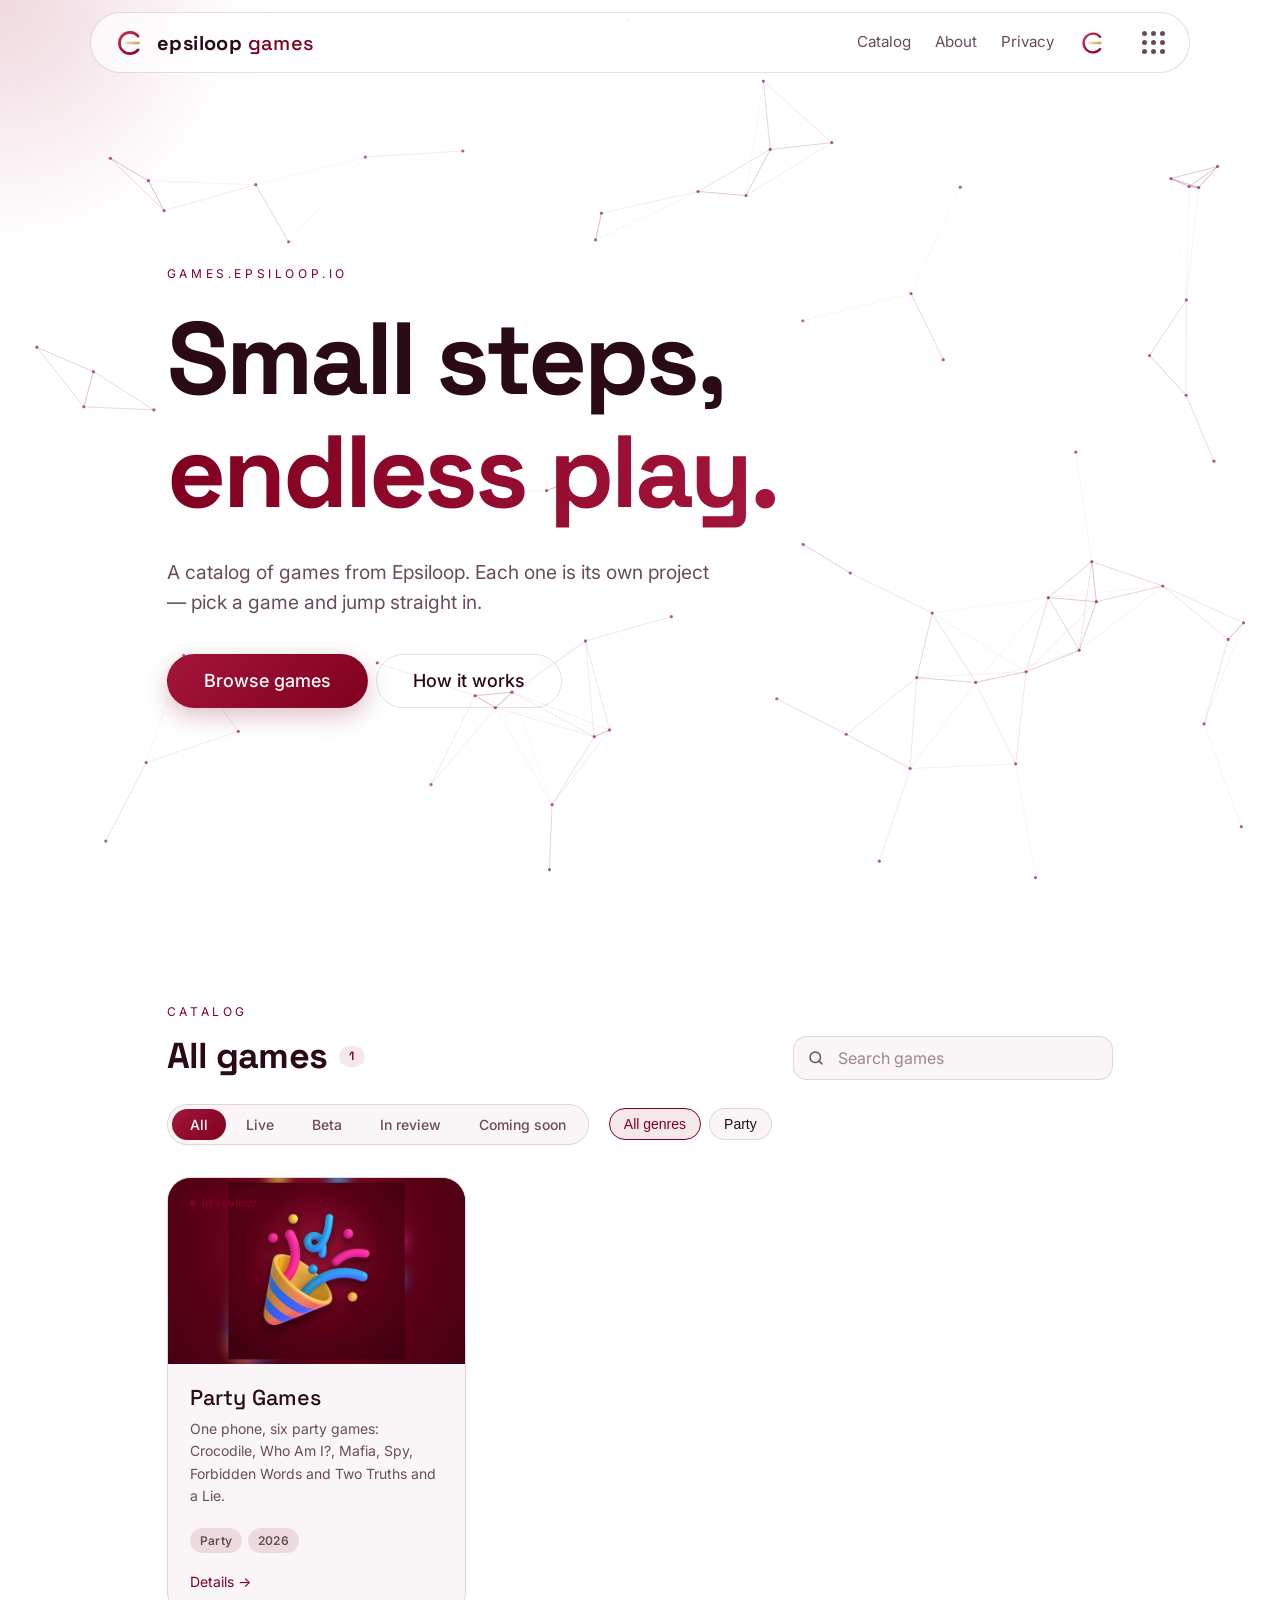
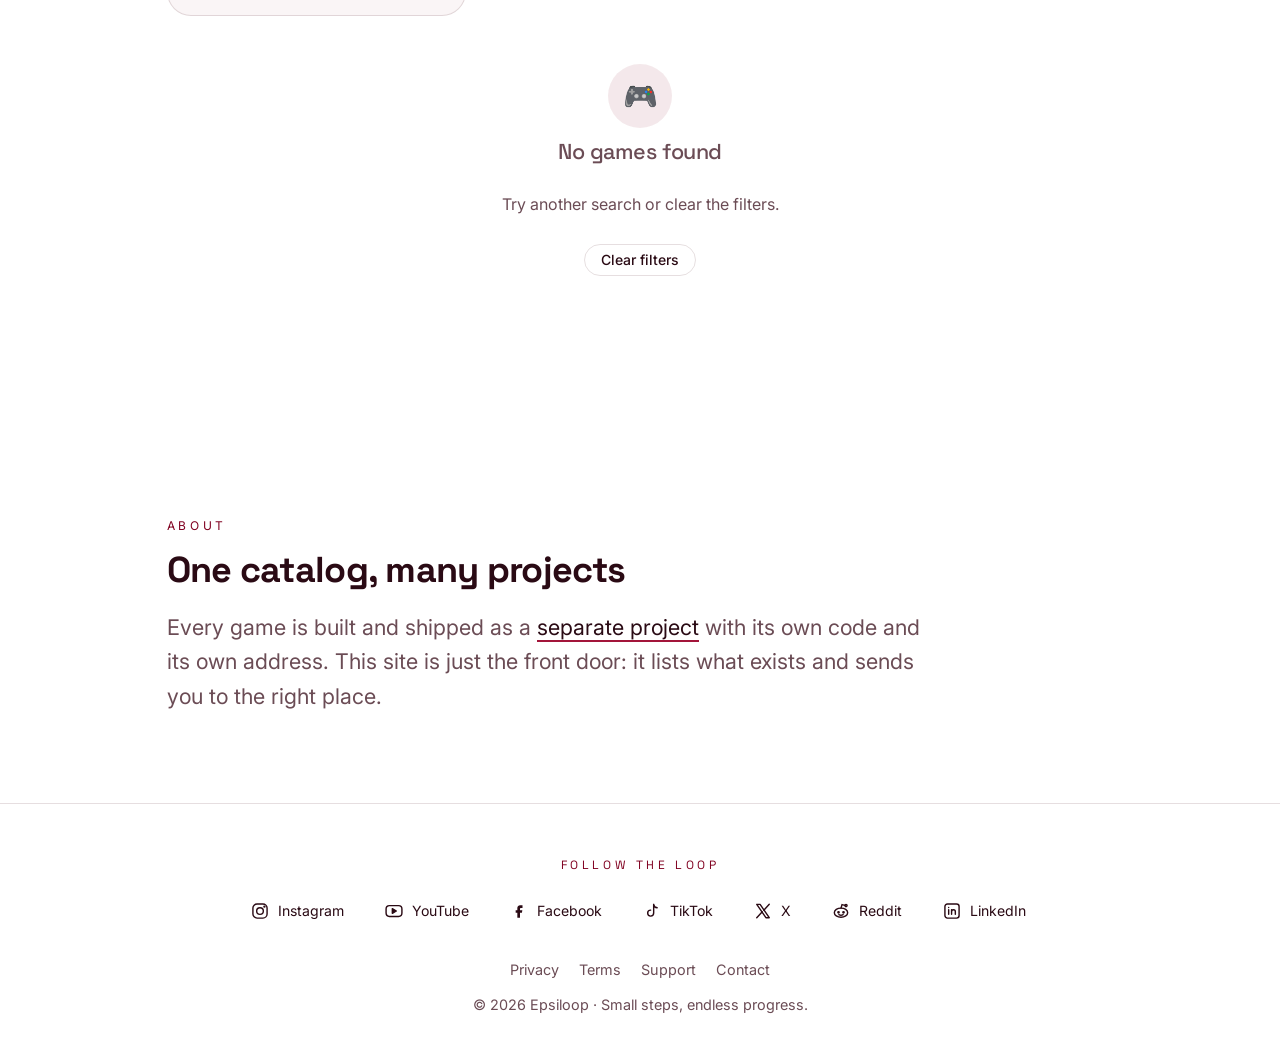
==== commit 19f5bcad: "add google analytics" ====
--- a/index.html
+++ b/index.html
@@ -1,11 +1,32 @@
 <!doctype html>
 <html lang="en">
 <head>
+  <!-- Google Tag Manager -->
+  <script>(function(w,d,s,l,i){w[l]=w[l]||[];w[l].push({"gtm.start":new Date().getTime(),event:"gtm.js"});var f=d.getElementsByTagName(s)[0],j=d.createElement(s),dl=l!="dataLayer"?"&l="+l:"";j.async=true;j.src="https://www.googletagmanager.com/gtm.js?id="+i+dl;f.parentNode.insertBefore(j,f);})(window,document,"script","dataLayer","GTM-TGGK56BC");</script>
+  <!-- End Google Tag Manager -->
 <meta charset="utf-8">
 <meta name="viewport" content="width=device-width,initial-scale=1">
 <title>Epsiloop Games — Small steps, endless play</title>
 <meta name="description" content="The Epsiloop games catalog. Every game is its own project — pick one and play.">
 <meta name="theme-color" content="#800020">
+<link rel="canonical" href="https://games.epsiloop.io/">
+<meta name="robots" content="index,follow,max-image-preview:large">
+<meta property="og:type" content="website">
+<meta property="og:site_name" content="Epsiloop Games">
+<meta property="og:title" content="Epsiloop Games — Small steps, endless play">
+<meta property="og:description" content="The Epsiloop games catalog. Every game is its own project — pick one and play.">
+<meta property="og:url" content="https://games.epsiloop.io/">
+<meta property="og:image" content="https://games.epsiloop.io/og-image.png">
+<meta property="og:image:width" content="1200">
+<meta property="og:image:height" content="630">
+<meta property="og:image:alt" content="Epsiloop Games — Epsiloop Games">
+<meta property="og:locale" content="en_US">
+<meta name="twitter:card" content="summary_large_image">
+<meta name="twitter:title" content="Epsiloop Games — Small steps, endless play">
+<meta name="twitter:description" content="The Epsiloop games catalog. Every game is its own project — pick one and play.">
+<meta name="twitter:image" content="https://games.epsiloop.io/og-image.png">
+<meta name="twitter:image:alt" content="Epsiloop Games — Epsiloop Games">
+<script type="application/ld+json">{"@context": "https://schema.org", "@type": "CollectionPage", "name": "Epsiloop Games — Small steps, endless play", "url": "https://games.epsiloop.io/", "description": "The Epsiloop games catalog. Every game is its own project — pick one and play.", "isPartOf": {"@type": "WebSite", "name": "Epsiloop", "url": "https://epsiloop.io/"}, "publisher": {"@type": "Organization", "name": "Epsiloop", "url": "https://epsiloop.io/", "logo": "https://games.epsiloop.io/png/epsiloop-512.png"}}</script>
 <link rel="icon" href="favicon.svg" type="image/svg+xml">
 <link rel="apple-touch-icon" href="png/epsiloop-180.png">
 <link rel="stylesheet" href="css/tokens.css">
@@ -13,6 +34,9 @@
 <link rel="stylesheet" href="style.css">
 </head>
 <body class="ep">
+<!-- Google Tag Manager (noscript) -->
+<noscript><iframe src="https://www.googletagmanager.com/ns.html?id=GTM-TGGK56BC" height="0" width="0" style="display:none;visibility:hidden"></iframe></noscript>
+<!-- End Google Tag Manager (noscript) -->
 <canvas id="bg" aria-hidden="true"></canvas>
 <div class="glow" aria-hidden="true"></div>
 
